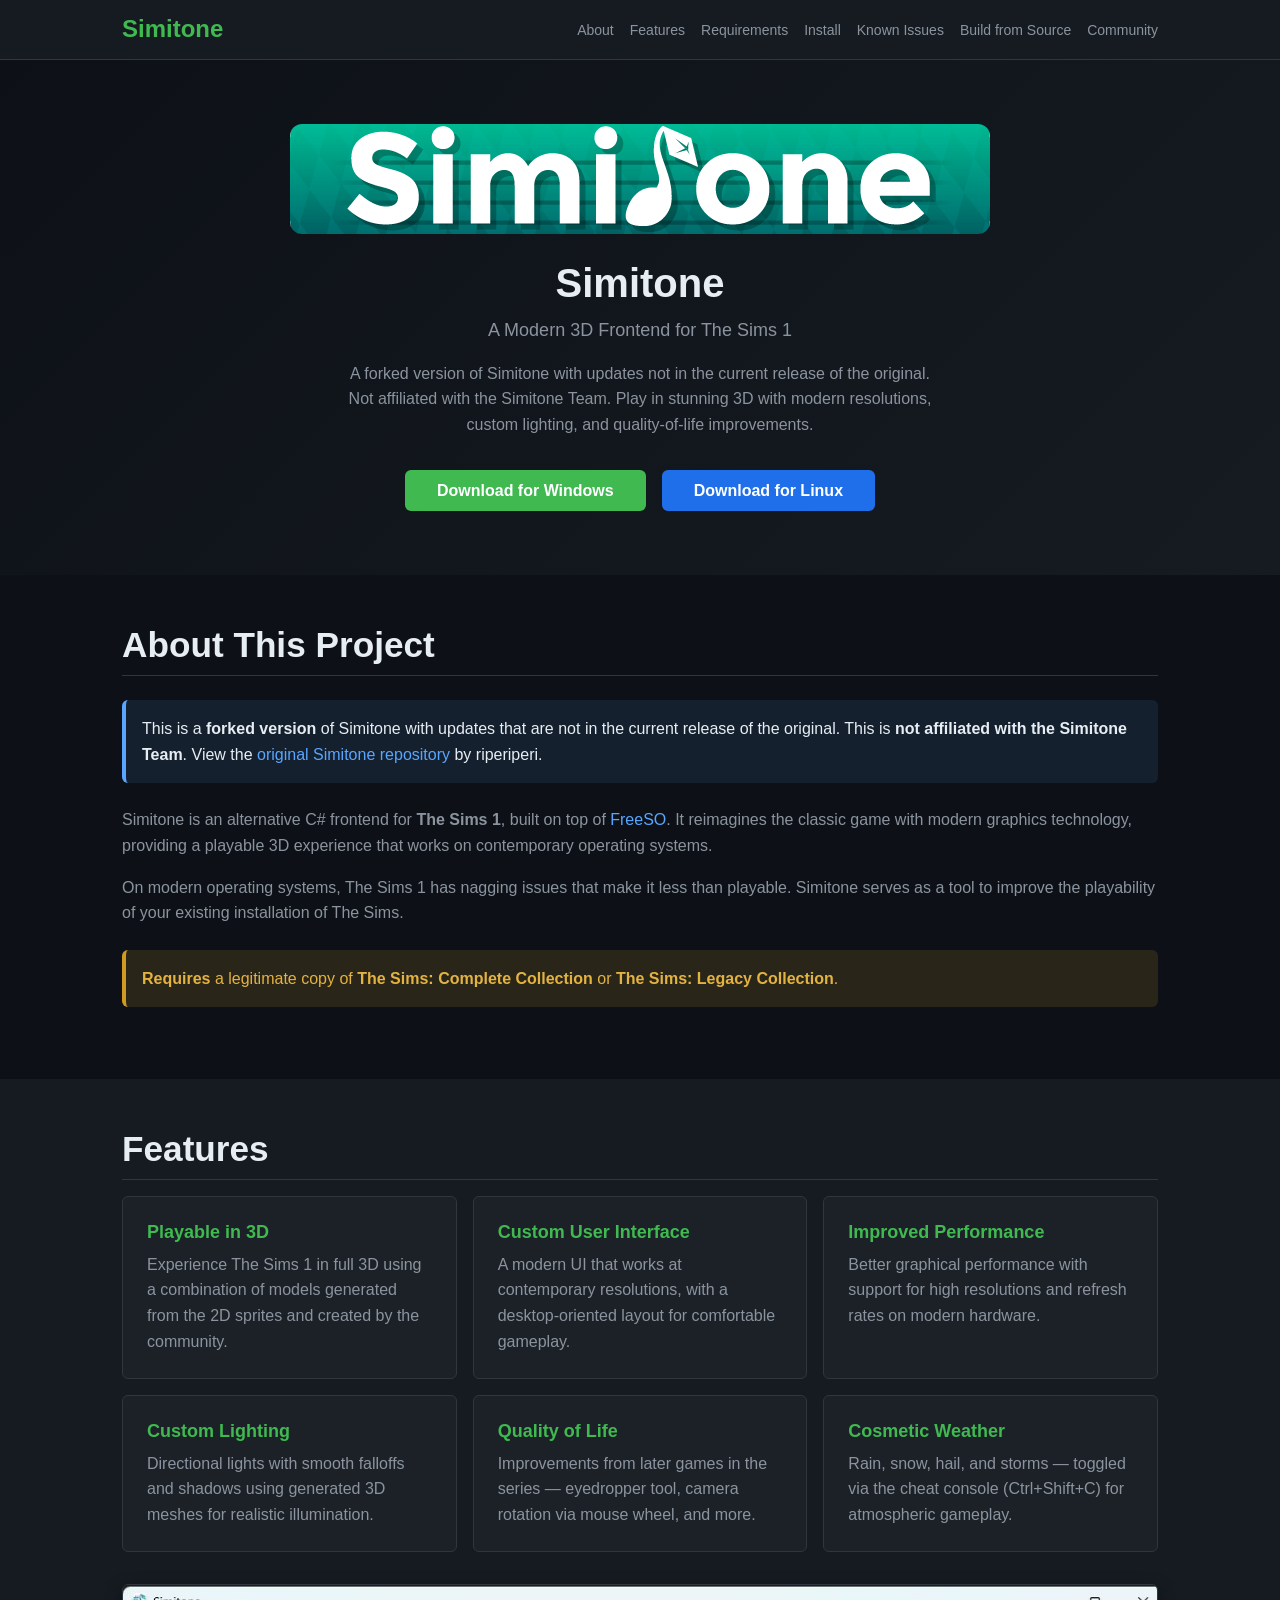
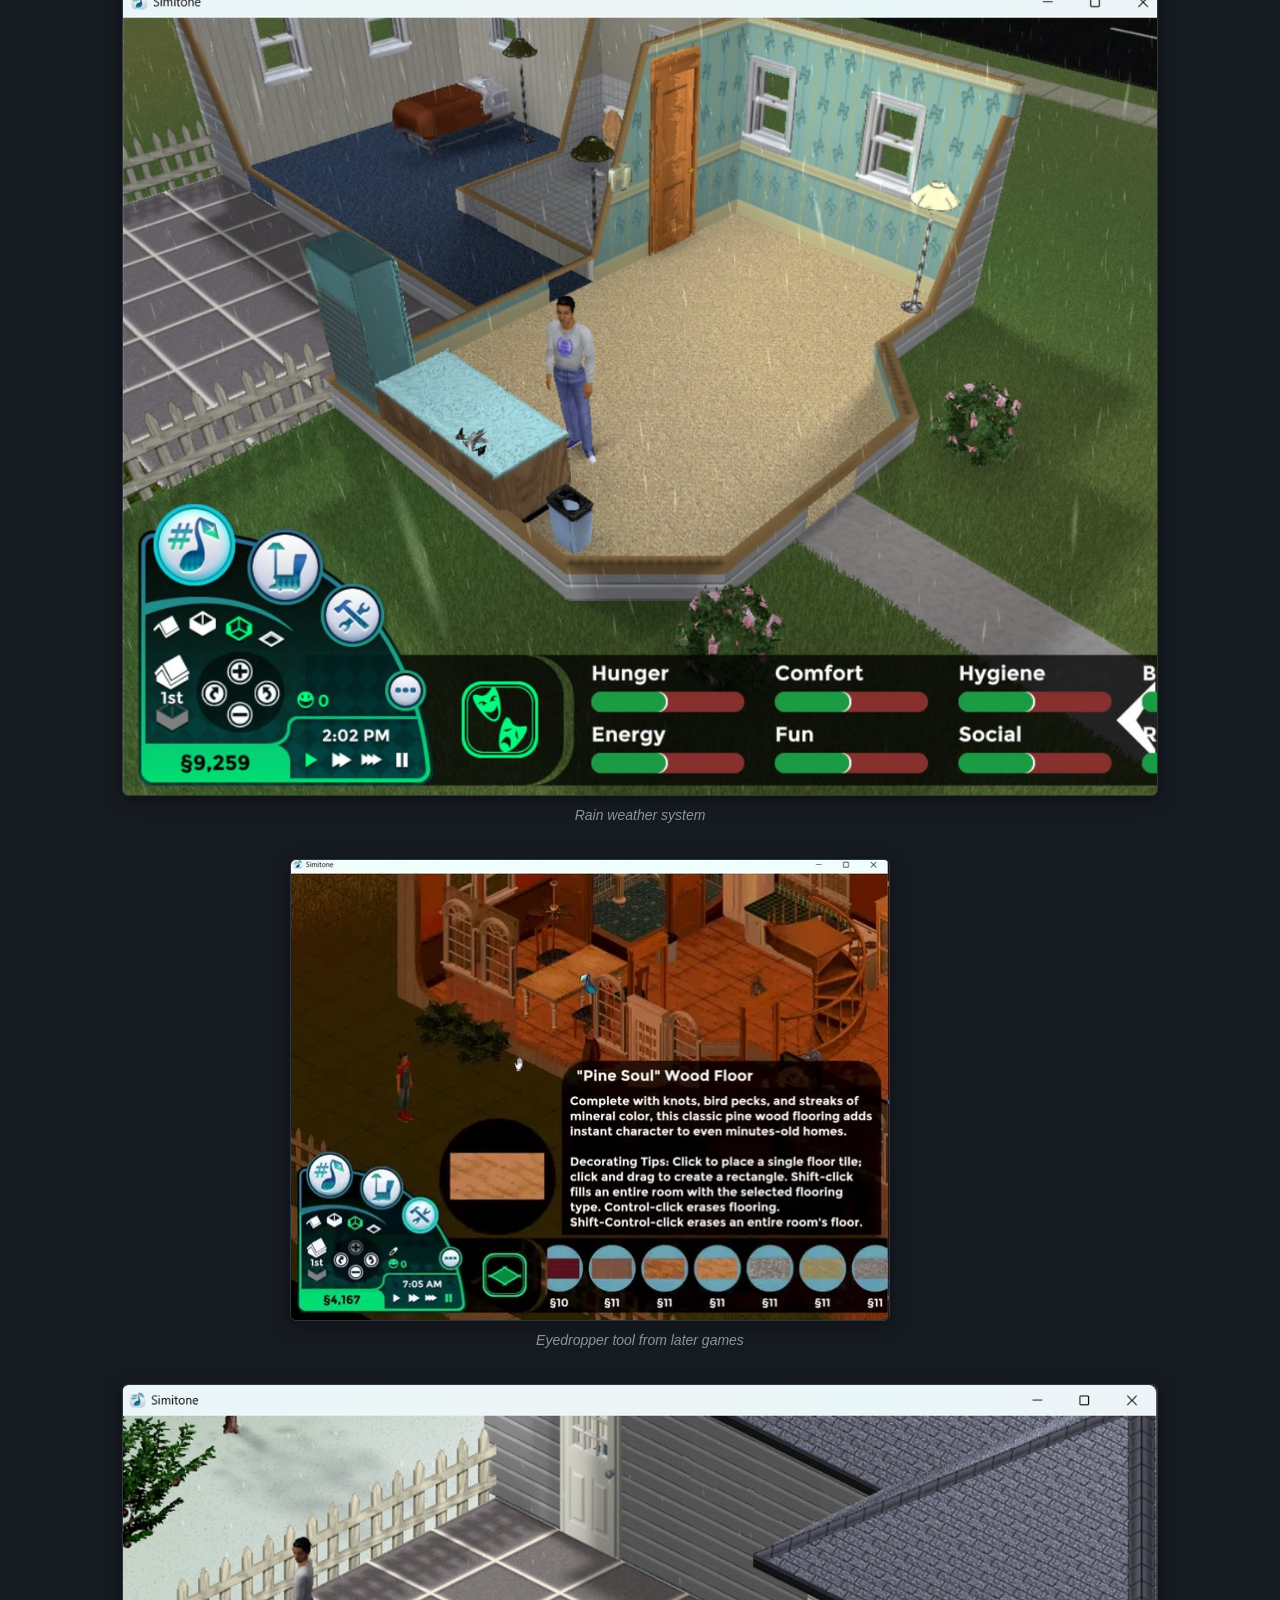
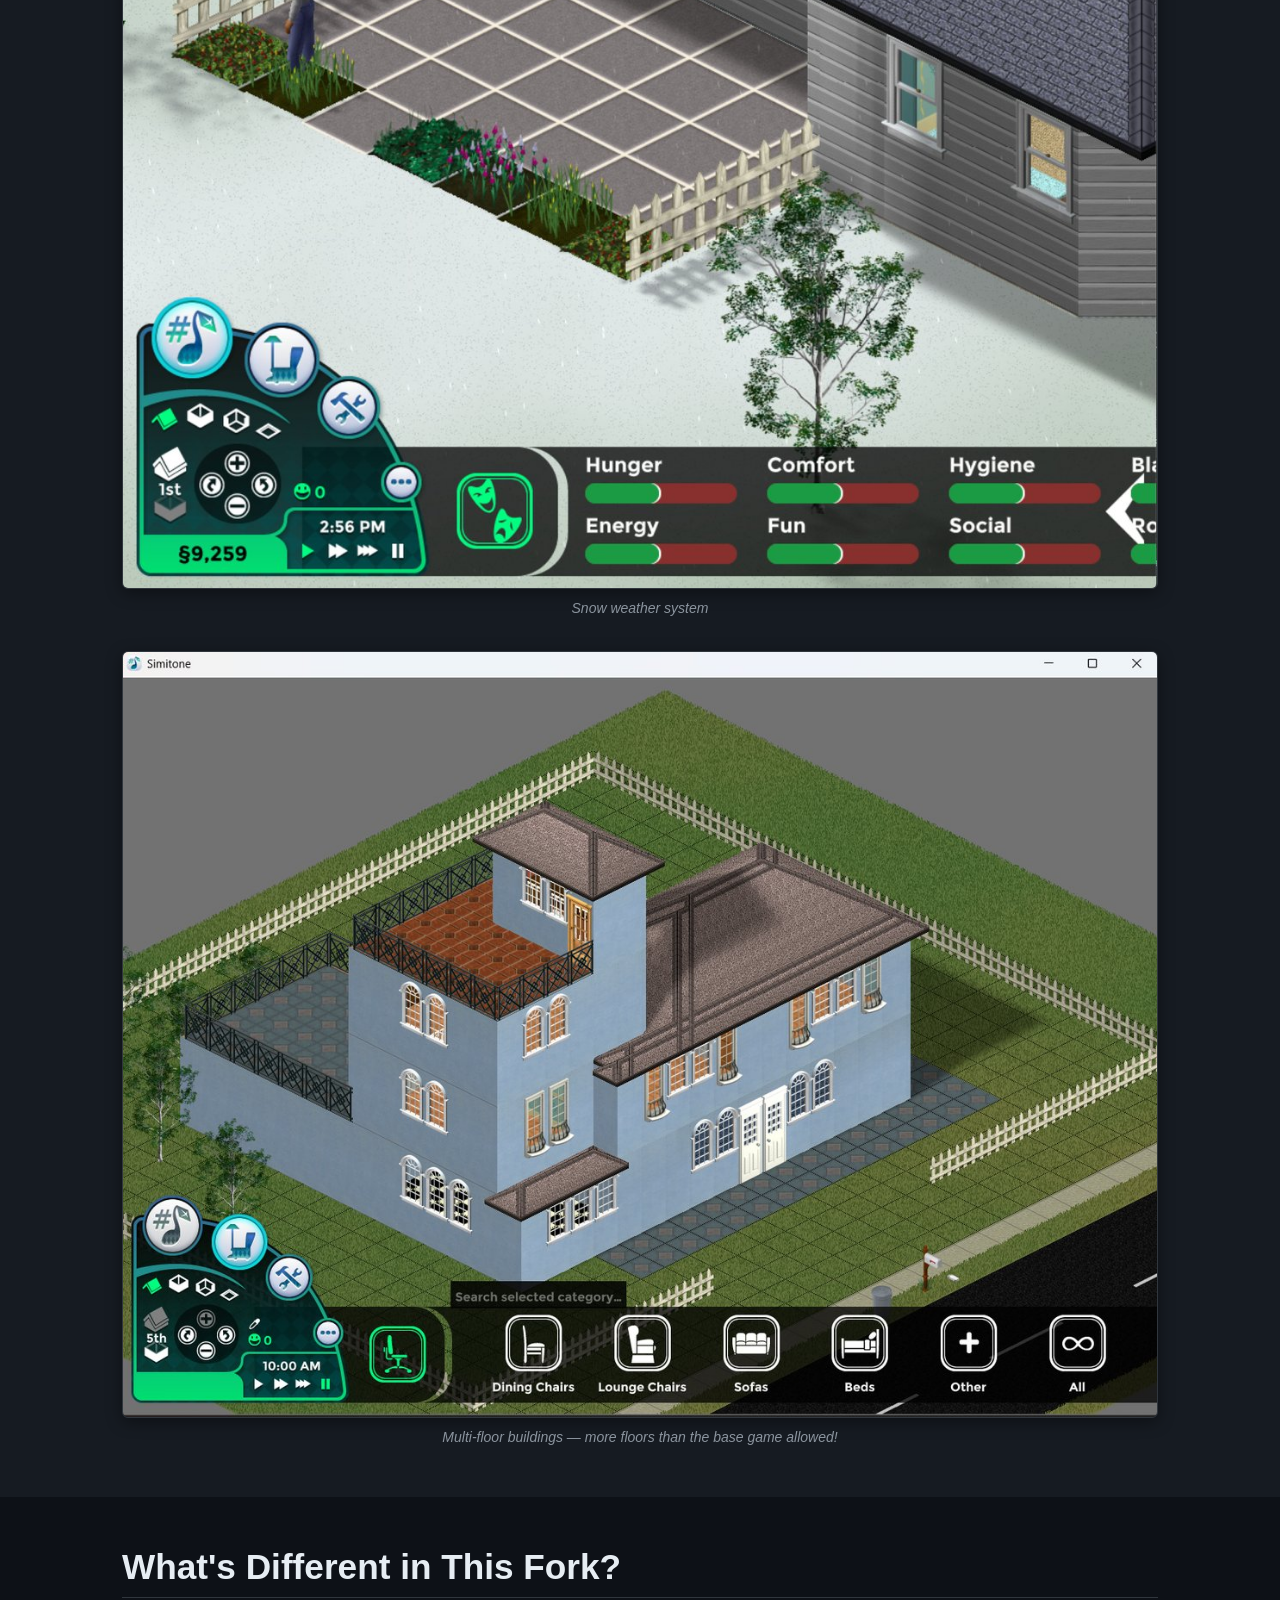
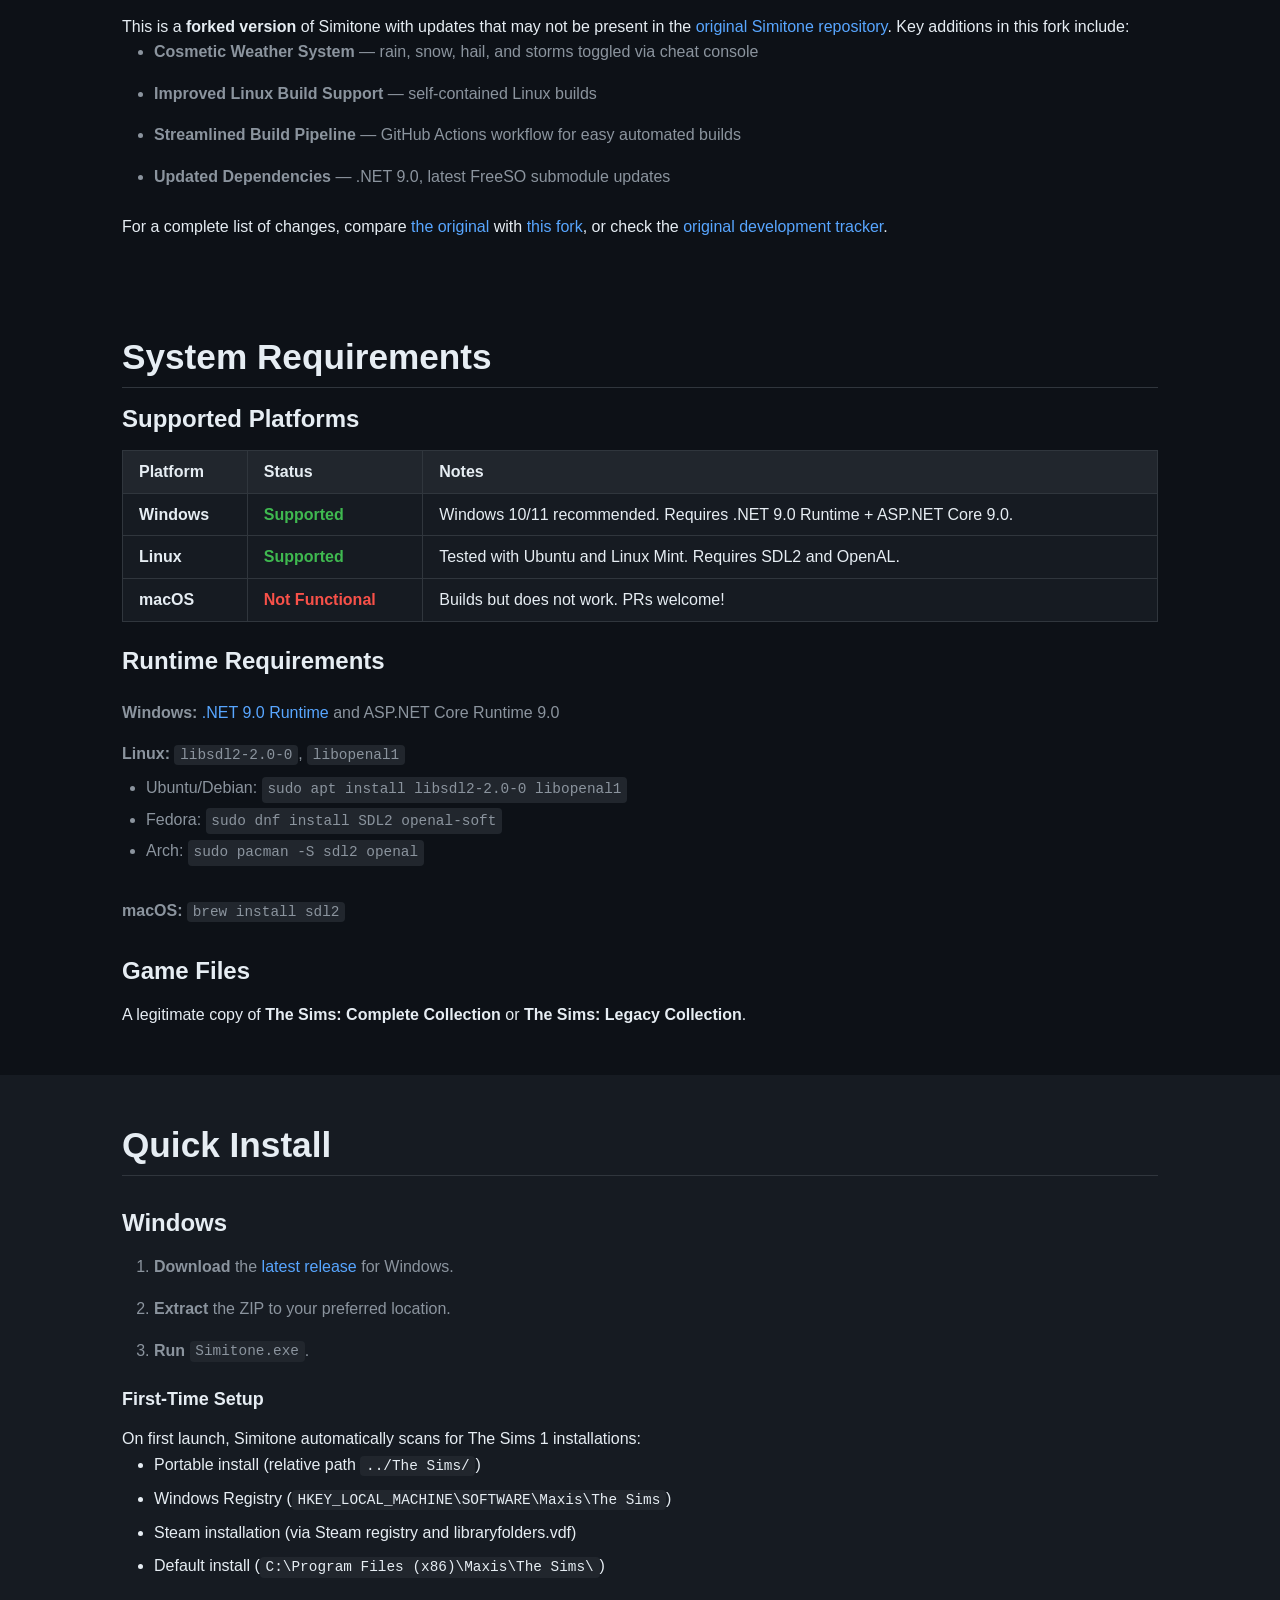
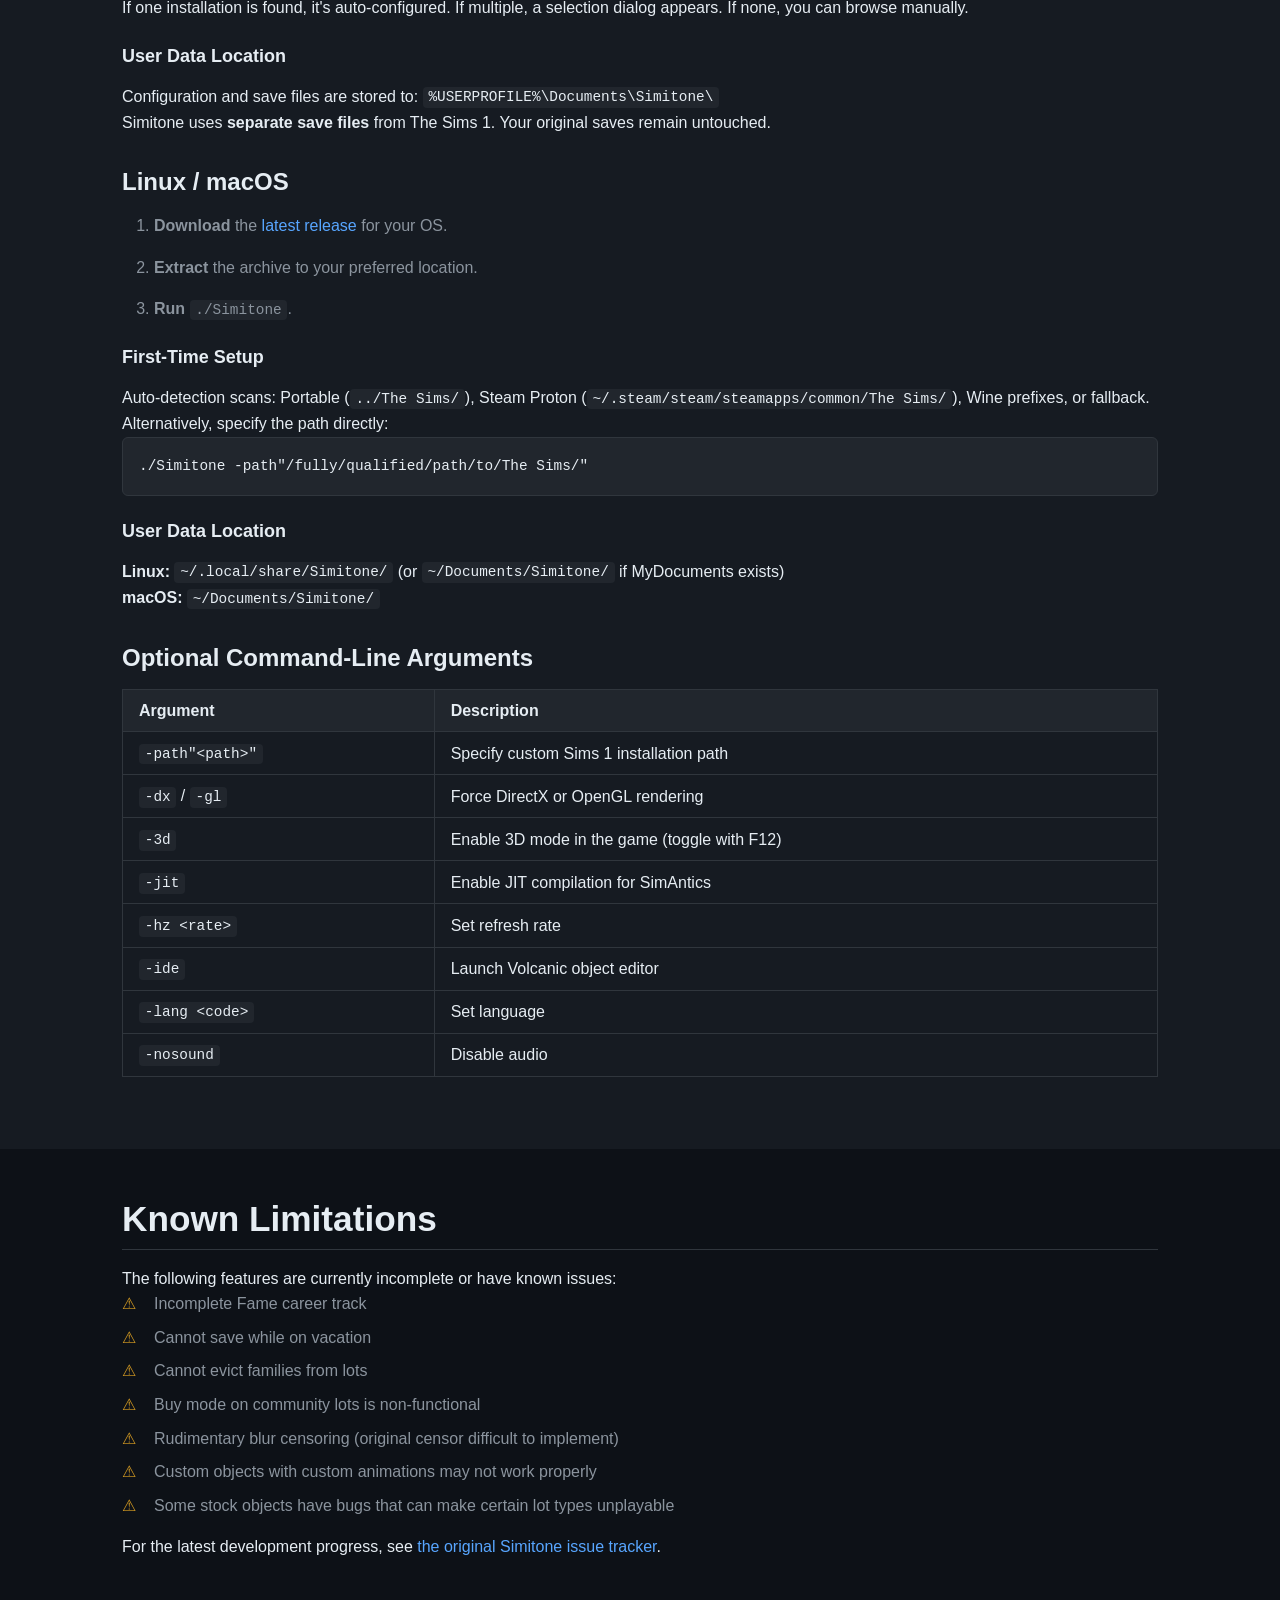
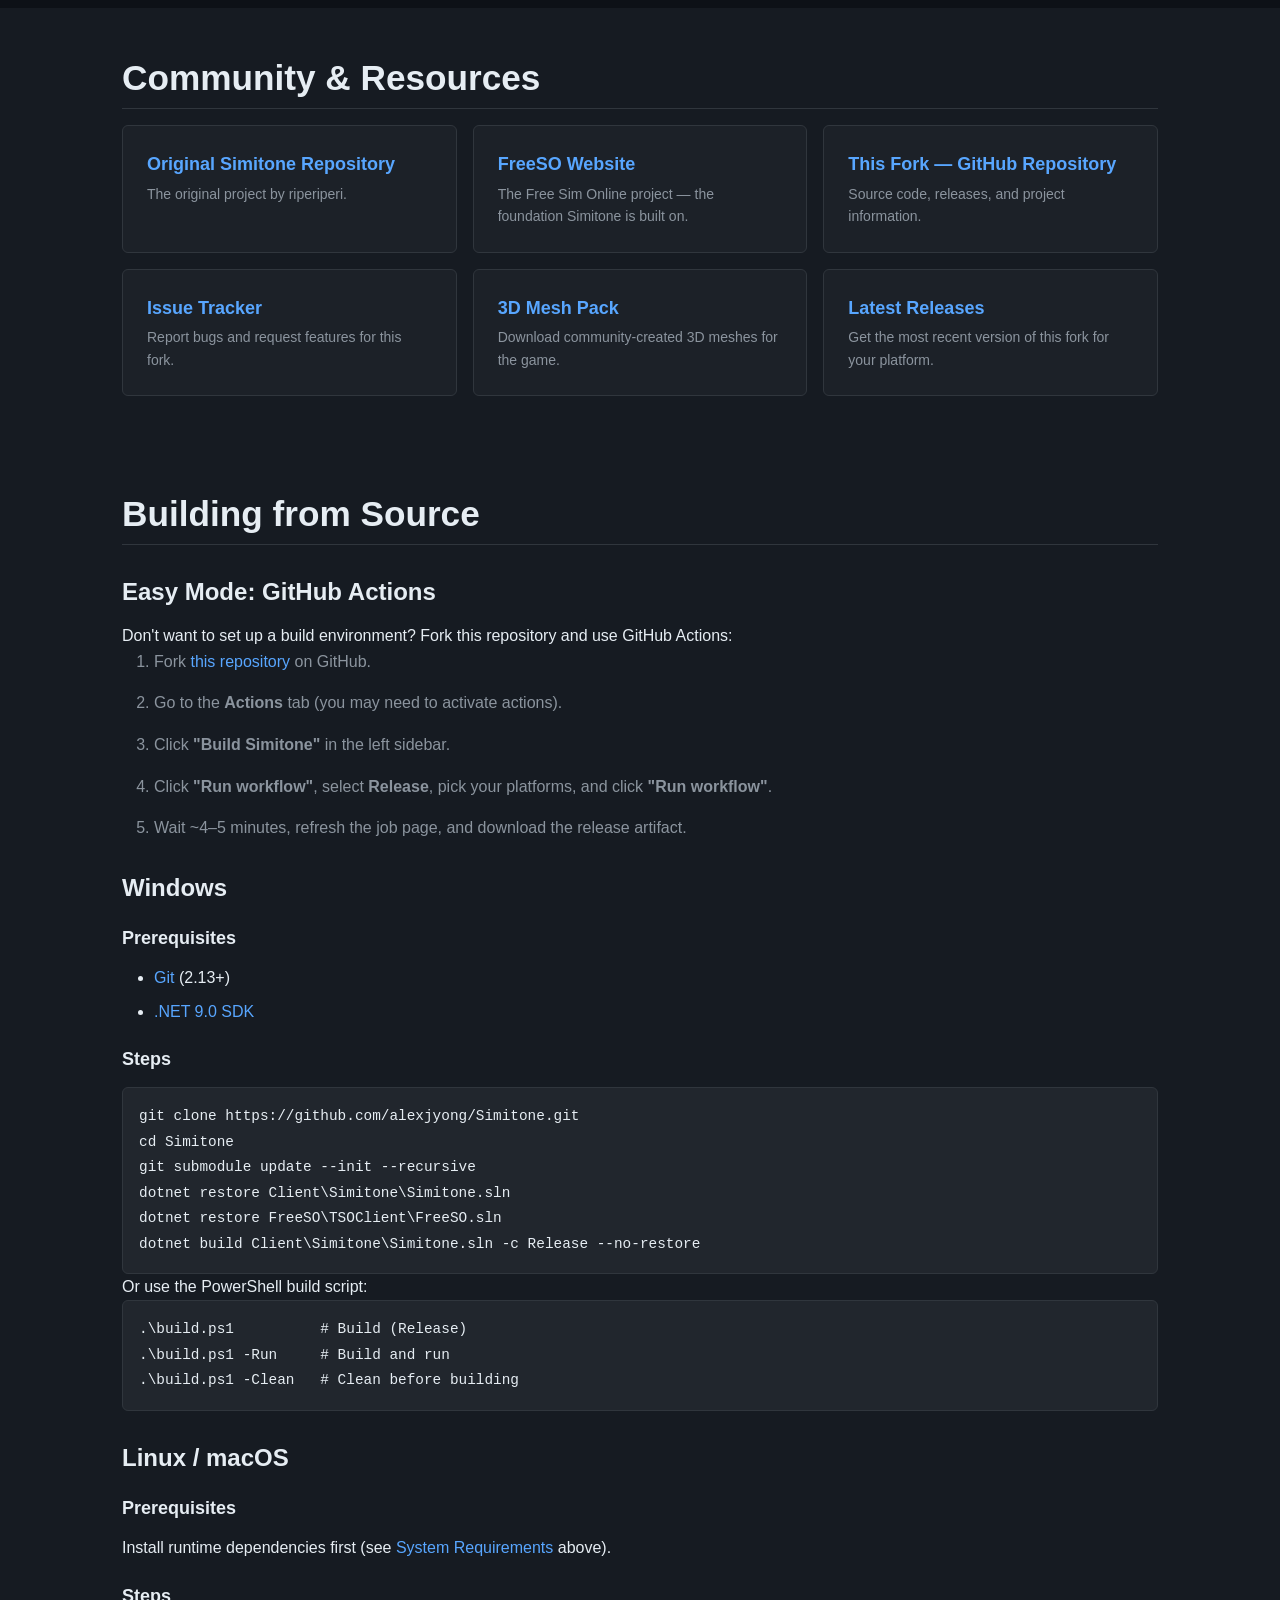
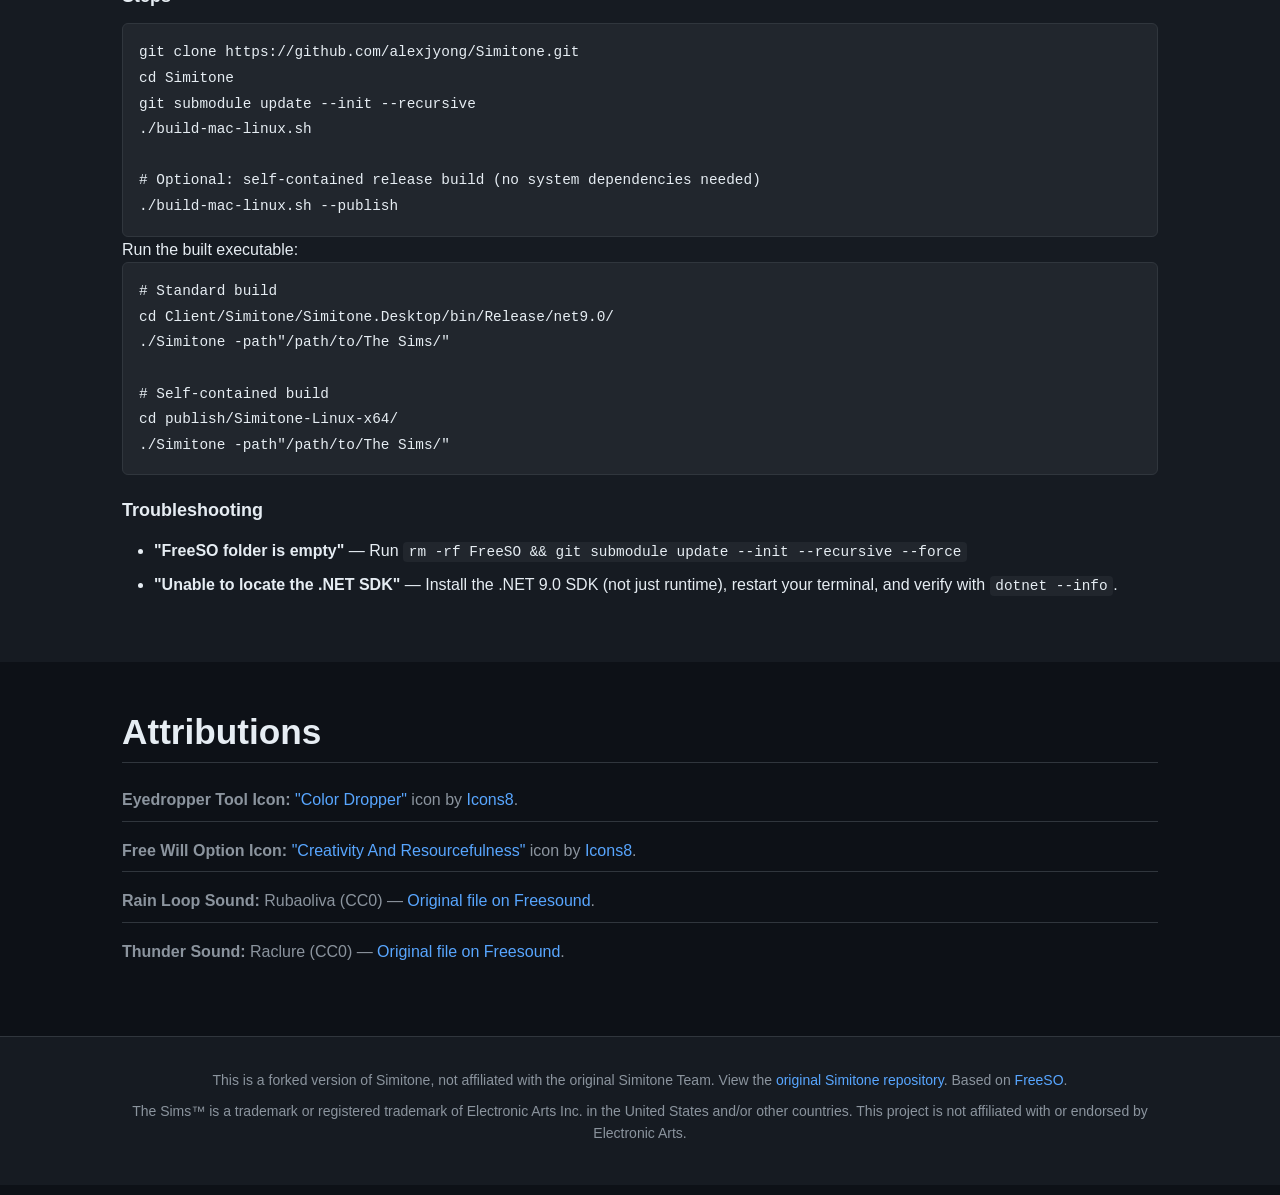
==== website/index.html @ 72cc3b2e "renaming directory" ====
<!DOCTYPE html>
<html lang="en">
<head>
    <meta charset="UTF-8">
    <meta name="viewport" content="width=device-width, initial-scale=1.0">
    <title>Simitone — A Modern 3D Frontend for The Sims 1</title>
    <meta name="description" content="A forked version of Simitone — a modern 3D frontend for The Sims 1. Not affiliated with the original Simitone Team. Play in 3D with modern resolutions, custom lighting, and quality-of-life improvements.">
    <meta name="author" content="alexjyong">
    <meta property="og:title" content="Simitone (Fork) — A Modern 3D Frontend for The Sims 1">
    <meta property="og:description" content="A forked version of Simitone with updates not in the original. Not affiliated with the Simitone Team. Play The Sims 1 in 3D with modern resolutions and custom lighting.">
    <meta property="og:type" content="website">
    <meta property="og:image" content="assets/images/screenshot-3d-mode.jpg">
    <meta property="og:image:alt" content="The Sims 1 rendered in 3D with custom lighting via Simitone">
    <meta name="twitter:card" content="summary_large_image">
    <meta name="twitter:image" content="assets/images/screenshot-3d-mode.jpg">
    <link rel="stylesheet" href="css/style.css">
    <!-- Favicon placeholder — replace with actual favicon -->
    <link rel="icon" href="assets/images/favicon.ico" type="image/x-icon">
</head>
<body>
    <!-- ==================== NAVIGATION ==================== -->
    <nav class="navbar" role="navigation" aria-label="Main navigation">
        <div class="container nav-container">
            <a href="#hero" class="nav-brand">Simitone</a>
            <button class="nav-toggle" aria-label="Toggle navigation menu" aria-expanded="false">
                <span class="nav-toggle-bar"></span>
                <span class="nav-toggle-bar"></span>
                <span class="nav-toggle-bar"></span>
            </button>
            <ul class="nav-links">
                <li><a href="#about">About</a></li>
                <li><a href="#features">Features</a></li>
                <li><a href="#requirements">Requirements</a></li>
                <li><a href="#install">Install</a></li>
                <li><a href="#limitations">Known Issues</a></li>
                <li><a href="#building">Build from Source</a></li>
                <li><a href="#community">Community</a></li>
            </ul>
        </div>
    </nav>

    <main>
        <!-- ==================== HERO SECTION ==================== -->
        <section id="hero" class="hero-section">
            <div class="container hero-container">
                <div class="hero-content">
                    <img src="assets/images/logo.png" alt="Simitone logo" class="hero-logo">
                    <h1>Simitone</h1>
                    <p class="hero-tagline">A Modern 3D Frontend for The Sims 1</p>
                    <p class="hero-description">
                        A forked version of Simitone with updates not in the current release of the original.
                        Not affiliated with the Simitone Team. Play in stunning 3D with modern resolutions,
                        custom lighting, and quality-of-life improvements.
                    </p>
                    <div class="hero-buttons">
                        <a href="https://github.com/alexjyong/Simitone/releases/latest/" class="btn btn-primary" target="_blank" rel="noopener">
                            Download for Windows
                        </a>
                        <a href="https://github.com/alexjyong/Simitone/releases/latest/" class="btn btn-secondary" target="_blank" rel="noopener">
                            Download for Linux
                        </a>
                    </div>
                </div>
            </div>
        </section>

        <!-- ==================== ABOUT SECTION ==================== -->
        <section id="about" class="about-section">
            <div class="container">
                <h2>About This Project</h2>
                <div class="notice notice-info">
                    This is a <strong>forked version</strong> of Simitone with updates that are not in the
                    current release of the original. This is <strong>not affiliated with the Simitone Team</strong>.
                    View the <a href="https://github.com/riperiperi/Simitone" target="_blank" rel="noopener">original Simitone repository</a> by riperiperi.
                </div>
                <p>
                    Simitone is an alternative C# frontend for <strong>The Sims 1</strong>, built on top of
                    <a href="http://freeso.org" target="_blank" rel="noopener">FreeSO</a>.
                    It reimagines the classic game with modern graphics technology, providing a playable
                    3D experience that works on contemporary operating systems.
                </p>
                <p>
                    On modern operating systems, The Sims 1 has nagging issues that make it less than
                    playable. Simitone serves as a tool to improve the playability of your existing
                    installation of The Sims.
                </p>
                <div class="notice notice-warning">
                    <strong>Requires</strong> a legitimate copy of <strong>The Sims: Complete Collection</strong>
                    or <strong>The Sims: Legacy Collection</strong>.
                </div>
            </div>
        </section>

        <!-- ==================== FEATURES SECTION ==================== -->
        <section id="features" class="features-section">
            <div class="container">
                <h2>Features</h2>
                <div class="features-grid">
                    <div class="feature-card">
                        <h3>Playable in 3D</h3>
                        <p>Experience The Sims 1 in full 3D using a combination of models generated from the 2D sprites and created by the community.</p>
                    </div>
                    <div class="feature-card">
                        <h3>Custom User Interface</h3>
                        <p>A modern UI that works at contemporary resolutions, with a desktop-oriented layout for comfortable gameplay.</p>
                    </div>
                    <div class="feature-card">
                        <h3>Improved Performance</h3>
                        <p>Better graphical performance with support for high resolutions and refresh rates on modern hardware.</p>
                    </div>
                    <div class="feature-card">
                        <h3>Custom Lighting</h3>
                        <p>Directional lights with smooth falloffs and shadows using generated 3D meshes for realistic illumination.</p>
                    </div>
                    <div class="feature-card">
                        <h3>Quality of Life</h3>
                        <p>Improvements from later games in the series — eyedropper tool, camera rotation via mouse wheel, and more.</p>
                    </div>
                    <div class="feature-card">
                        <h3>Cosmetic Weather</h3>
                        <p>Rain, snow, hail, and storms — toggled via the cheat console (Ctrl+Shift+C) for atmospheric gameplay.</p>
                    </div>
                </div>
                <figure class="feature-screenshot">
                    <img src="assets/images/rain.jpg" alt="Rain weather system in The Sims 1" loading="lazy" width="1200" height="940">
                    <figcaption>Rain weather system</figcaption>
                </figure>
                <figure class="feature-screenshot feature-screenshot--wide">
                    <img src="assets/images/screenshot-eyedropper.webp" alt="Eyedropper tool in action" loading="lazy" width="600" height="462">
                    <figcaption>Eyedropper tool from later games</figcaption>
                </figure>
                <figure class="feature-screenshot">
                    <img src="assets/images/winter.jpg" alt="Snow weather system in The Sims 1" loading="lazy" width="1200" height="932">
                    <figcaption>Snow weather system</figcaption>
                </figure>
                <figure class="feature-screenshot">
                    <img src="assets/images/screenshot-multi-floor.jpg" alt="Multiple floor buildings in Simitone" loading="lazy" width="1200" height="888">
                    <figcaption>Multi-floor buildings — more floors than the base game allowed!</figcaption>
                </figure>
            </div>
        </section>

        <!-- ==================== WHAT'S DIFFERENT SECTION ==================== -->
        <section id="whats-different" class="whats-different-section">
            <div class="container">
                <h2>What's Different in This Fork?</h2>
                <p>
                    This is a <strong>forked version</strong> of Simitone with updates that may not be present in the
                    <a href="https://github.com/riperiperi/Simitone" target="_blank" rel="noopener">original Simitone repository</a>.
                    Key additions in this fork include:
                </p>
                <ul class="fork-features">
                    <li><strong>Cosmetic Weather System</strong> — rain, snow, hail, and storms toggled via cheat console</li>
                    <li><strong>Improved Linux Build Support</strong> — self-contained Linux builds</li>
                    <li><strong>Streamlined Build Pipeline</strong> — GitHub Actions workflow for easy automated builds</li>
                    <li><strong>Updated Dependencies</strong> — .NET 9.0, latest FreeSO submodule updates</li>
                </ul>
                <p>
                    For a complete list of changes, compare
                    <a href="https://github.com/riperiperi/Simitone" target="_blank" rel="noopener">the original</a>
                    with <a href="https://github.com/alexjyong/Simitone" target="_blank" rel="noopener">this fork</a>,
                    or check the <a href="https://github.com/riperiperi/Simitone/issues/8" target="_blank" rel="noopener">original development tracker</a>.
                </p>
            </div>
        </section>

        <!-- ==================== REQUIREMENTS SECTION ==================== -->
        <section id="requirements" class="requirements-section">
            <div class="container">
                <h2>System Requirements</h2>

                <h3>Supported Platforms</h3>
                <table class="platform-table">
                    <thead>
                        <tr>
                            <th>Platform</th>
                            <th>Status</th>
                            <th>Notes</th>
                        </tr>
                    </thead>
                    <tbody>
                        <tr>
                            <td><strong>Windows</strong></td>
                            <td><span class="status-supported">Supported</span></td>
                            <td>Windows 10/11 recommended. Requires .NET 9.0 Runtime + ASP.NET Core 9.0.</td>
                        </tr>
                        <tr>
                            <td><strong>Linux</strong></td>
                            <td><span class="status-supported">Supported</span></td>
                            <td>Tested with Ubuntu and Linux Mint. Requires SDL2 and OpenAL.</td>
                        </tr>
                        <tr>
                            <td><strong>macOS</strong></td>
                            <td><span class="status-not-functional">Not Functional</span></td>
                            <td>Builds but does not work. PRs welcome!</td>
                        </tr>
                    </tbody>
                </table>

                <h3>Runtime Requirements</h3>
                <div class="runtime-list">
                    <div class="runtime-item"><strong>Windows:</strong> <a href="https://dotnet.microsoft.com/en-us/download/dotnet/9.0" target="_blank" rel="noopener">.NET 9.0 Runtime</a> and ASP.NET Core Runtime 9.0</div>
                    <div class="runtime-item"><strong>Linux:</strong>
                        <code>libsdl2-2.0-0</code>, <code>libopenal1</code>
                        <ul class="install-cmds">
                            <li>Ubuntu/Debian: <code>sudo apt install libsdl2-2.0-0 libopenal1</code></li>
                            <li>Fedora: <code>sudo dnf install SDL2 openal-soft</code></li>
                            <li>Arch: <code>sudo pacman -S sdl2 openal</code></li>
                        </ul>
                    </div>
                    <div class="runtime-item"><strong>macOS:</strong> <code>brew install sdl2</code></div>
                </div>

                <h3>Game Files</h3>
                <p>A legitimate copy of <strong>The Sims: Complete Collection</strong> or <strong>The Sims: Legacy Collection</strong>.</p>
            </div>
        </section>

        <!-- ==================== INSTALL SECTION ==================== -->
        <section id="install" class="install-section">
            <div class="container">
                <h2>Quick Install</h2>

                <!-- Windows Install -->
                <h3 id="install-windows">Windows</h3>
                <ol class="install-steps">
                    <li><strong>Download</strong> the <a href="https://github.com/alexjyong/Simitone/releases/latest/" target="_blank" rel="noopener">latest release</a> for Windows.</li>
                    <li><strong>Extract</strong> the ZIP to your preferred location.</li>
                    <li><strong>Run</strong> <code>Simitone.exe</code>.</li>
                </ol>

                <h4>First-Time Setup</h4>
                <p>On first launch, Simitone automatically scans for The Sims 1 installations:</p>
                <ul>
                    <li>Portable install (relative path <code>../The Sims/</code>)</li>
                    <li>Windows Registry (<code>HKEY_LOCAL_MACHINE\SOFTWARE\Maxis\The Sims</code>)</li>
                    <li>Steam installation (via Steam registry and libraryfolders.vdf)</li>
                    <li>Default install (<code>C:\Program Files (x86)\Maxis\The Sims\</code>)</li>
                </ul>
                <p>If one installation is found, it's auto-configured. If multiple, a selection dialog appears. If none, you can browse manually.</p>

                <h4>User Data Location</h4>
                <p>Configuration and save files are stored to: <code>%USERPROFILE%\Documents\Simitone\</code></p>
                <p>Simitone uses <strong>separate save files</strong> from The Sims 1. Your original saves remain untouched.</p>

                <!-- Linux Install -->
                <h3 id="install-linux">Linux / macOS</h3>
                <ol class="install-steps">
                    <li><strong>Download</strong> the <a href="https://github.com/alexjyong/Simitone/releases/latest/" target="_blank" rel="noopener">latest release</a> for your OS.</li>
                    <li><strong>Extract</strong> the archive to your preferred location.</li>
                    <li><strong>Run</strong> <code>./Simitone</code>.</li>
                </ol>

                <h4>First-Time Setup</h4>
                <p>Auto-detection scans: Portable (<code>../The Sims/</code>), Steam Proton (<code>~/.steam/steam/steamapps/common/The Sims/</code>), Wine prefixes, or fallback.</p>
                <p>Alternatively, specify the path directly:</p>
                <pre><code>./Simitone -path"/fully/qualified/path/to/The Sims/"</code></pre>

                <h4>User Data Location</h4>
                <p><strong>Linux:</strong> <code>~/.local/share/Simitone/</code> (or <code>~/Documents/Simitone/</code> if MyDocuments exists)</p>
                <p><strong>macOS:</strong> <code>~/Documents/Simitone/</code></p>

                <!-- Command Line Arguments -->
                <h3>Optional Command-Line Arguments</h3>
                <table class="cli-table">
                    <thead>
                        <tr>
                            <th>Argument</th>
                            <th>Description</th>
                        </tr>
                    </thead>
                    <tbody>
                        <tr><td><code>-path"&lt;path&gt;"</code></td><td>Specify custom Sims 1 installation path</td></tr>
                        <tr><td><code>-dx</code> / <code>-gl</code></td><td>Force DirectX or OpenGL rendering</td></tr>
                        <tr><td><code>-3d</code></td><td>Enable 3D mode in the game (toggle with F12)</td></tr>
                        <tr><td><code>-jit</code></td><td>Enable JIT compilation for SimAntics</td></tr>
                        <tr><td><code>-hz &lt;rate&gt;</code></td><td>Set refresh rate</td></tr>
                        <tr><td><code>-ide</code></td><td>Launch Volcanic object editor</td></tr>
                        <tr><td><code>-lang &lt;code&gt;</code></td><td>Set language</td></tr>
                        <tr><td><code>-nosound</code></td><td>Disable audio</td></tr>
                    </tbody>
                </table>
            </div>
        </section>

        <!-- ==================== KNOWN LIMITATIONS SECTION ==================== -->
        <section id="limitations" class="limitations-section">
            <div class="container">
                <h2>Known Limitations</h2>
                <p>The following features are currently incomplete or have known issues:</p>
                <ul class="limitations-list">
                    <li>Incomplete Fame career track</li>
                    <li>Cannot save while on vacation</li>
                    <li>Cannot evict families from lots</li>
                    <li>Buy mode on community lots is non-functional</li>
                    <li>Rudimentary blur censoring (original censor difficult to implement)</li>
                    <li>Custom objects with custom animations may not work properly</li>
                    <li>Some stock objects have bugs that can make certain lot types unplayable</li>
                </ul>
                <p>For the latest development progress, see <a href="https://github.com/riperiperi/Simitone/issues/8" target="_blank" rel="noopener">the original Simitone issue tracker</a>.</p>
            </div>
        </section>

        <!-- ==================== COMMUNITY & RESOURCES SECTION ==================== -->
        <section id="community" class="community-section">
            <div class="container">
                <h2>Community & Resources</h2>
                <div class="community-links">
                    <a href="https://github.com/riperiperi/Simitone" target="_blank" rel="noopener" class="community-link">
                        <span class="community-link-title">Original Simitone Repository</span>
                        <span class="community-link-desc">The original project by riperiperi.</span>
                    </a>
                    <a href="http://freeso.org" target="_blank" rel="noopener" class="community-link">
                        <span class="community-link-title">FreeSO Website</span>
                        <span class="community-link-desc">The Free Sim Online project — the foundation Simitone is built on.</span>
                    </a>
                    <a href="https://github.com/alexjyong/Simitone" target="_blank" rel="noopener" class="community-link">
                        <span class="community-link-title">This Fork — GitHub Repository</span>
                        <span class="community-link-desc">Source code, releases, and project information.</span>
                    </a>
                    <a href="https://github.com/alexjyong/Simitone/issues" target="_blank" rel="noopener" class="community-link">
                        <span class="community-link-title">Issue Tracker</span>
                        <span class="community-link-desc">Report bugs and request features for this fork.</span>
                    </a>
                    <a href="http://forum.freeso.org/forums/3d-remeshing.40/" target="_blank" rel="noopener" class="community-link">
                        <span class="community-link-title">3D Mesh Pack</span>
                        <span class="community-link-desc">Download community-created 3D meshes for the game.</span>
                    </a>
                    <a href="https://github.com/alexjyong/Simitone/releases/latest/" target="_blank" rel="noopener" class="community-link">
                        <span class="community-link-title">Latest Releases</span>
                        <span class="community-link-desc">Get the most recent version of this fork for your platform.</span>
                    </a>
                </div>
            </div>
        </section>

        <!-- ==================== BUILDING FROM SOURCE SECTION ==================== -->
        <section id="building" class="building-section">
            <div class="container">
                <h2>Building from Source</h2>

                <h3>Easy Mode: GitHub Actions</h3>
                <p>Don't want to set up a build environment? Fork this repository and use GitHub Actions:</p>
                <ol class="install-steps">
                    <li>Fork <a href="https://github.com/alexjyong/Simitone" target="_blank" rel="noopener">this repository</a> on GitHub.</li>
                    <li>Go to the <strong>Actions</strong> tab (you may need to activate actions).</li>
                    <li>Click <strong>"Build Simitone"</strong> in the left sidebar.</li>
                    <li>Click <strong>"Run workflow"</strong>, select <strong>Release</strong>, pick your platforms, and click <strong>"Run workflow"</strong>.</li>
                    <li>Wait ~4–5 minutes, refresh the job page, and download the release artifact.</li>
                </ol>

                <h3 id="building-windows">Windows</h3>
                <h4>Prerequisites</h4>
                <ul>
                    <li><a href="https://git-scm.com/downloads" target="_blank" rel="noopener">Git</a> (2.13+)</li>
                    <li><a href="https://dotnet.microsoft.com/en-us/download/dotnet/9.0" target="_blank" rel="noopener">.NET 9.0 SDK</a></li>
                </ul>

                <h4>Steps</h4>
                <pre><code>git clone https://github.com/alexjyong/Simitone.git
cd Simitone
git submodule update --init --recursive
dotnet restore Client\Simitone\Simitone.sln
dotnet restore FreeSO\TSOClient\FreeSO.sln
dotnet build Client\Simitone\Simitone.sln -c Release --no-restore</code></pre>

                <p>Or use the PowerShell build script:</p>
                <pre><code>.\build.ps1          # Build (Release)
.\build.ps1 -Run     # Build and run
.\build.ps1 -Clean   # Clean before building</code></pre>

                <h3 id="building-linux">Linux / macOS</h3>
                <h4>Prerequisites</h4>
                <p>Install runtime dependencies first (see <a href="#requirements">System Requirements</a> above).</p>

                <h4>Steps</h4>
                <pre><code>git clone https://github.com/alexjyong/Simitone.git
cd Simitone
git submodule update --init --recursive
./build-mac-linux.sh

# Optional: self-contained release build (no system dependencies needed)
./build-mac-linux.sh --publish</code></pre>

                <p>Run the built executable:</p>
                <pre><code># Standard build
cd Client/Simitone/Simitone.Desktop/bin/Release/net9.0/
./Simitone -path"/path/to/The Sims/"

# Self-contained build
cd publish/Simitone-Linux-x64/
./Simitone -path"/path/to/The Sims/"</code></pre>

                <h4>Troubleshooting</h4>
                <ul>
                    <li><strong>"FreeSO folder is empty"</strong> — Run <code>rm -rf FreeSO &amp;&amp; git submodule update --init --recursive --force</code></li>
                    <li><strong>"Unable to locate the .NET SDK"</strong> — Install the .NET 9.0 SDK (not just runtime), restart your terminal, and verify with <code>dotnet --info</code>.</li>
                </ul>
            </div>
        </section>
        <section id="attributions" class="attributions-section">
            <div class="container">
                <h2>Attributions</h2>
                <ul class="attribution-list">
                    <li>
                        <strong>Eyedropper Tool Icon:</strong>
                        <a href="https://icons8.com/icon/78728/color-dropper" target="_blank" rel="noopener">"Color Dropper"</a> icon by <a href="https://icons8.com" target="_blank" rel="noopener">Icons8</a>.
                    </li>
                    <li>
                        <strong>Free Will Option Icon:</strong>
                        <a href="https://icons8.com/icon/13KBHI5xdOT3/creativity-and-resourcefulness" target="_blank" rel="noopener">"Creativity And Resourcefulness"</a> icon by <a href="https://icons8.com" target="_blank" rel="noopener">Icons8</a>.
                    </li>
                    <li>
                        <strong>Rain Loop Sound:</strong> Rubaoliva (CC0) — <a href="https://freesound.org/s/624645/" target="_blank" rel="noopener">Original file on Freesound</a>.
                    </li>
                    <li>
                        <strong>Thunder Sound:</strong> Raclure (CC0) — <a href="https://freesound.org/s/458870/" target="_blank" rel="noopener">Original file on Freesound</a>.
                    </li>
                </ul>
            </div>
        </section>
    </main>

    <!-- ==================== FOOTER ==================== -->
    <footer class="site-footer">
        <div class="container">
            <p>
                This is a forked version of Simitone, not affiliated with the original Simitone Team.
                View the <a href="https://github.com/riperiperi/Simitone" target="_blank" rel="noopener">original Simitone repository</a>.
                Based on <a href="http://freeso.org" target="_blank" rel="noopener">FreeSO</a>.
            </p>
            <p>
                The Sims&trade; is a trademark or registered trademark of Electronic Arts Inc. in the United States and/or other countries.
                This project is not affiliated with or endorsed by Electronic Arts.
            </p>
        </div>
    </footer>

    <script src="js/main.js"></script>
</body>
</html>
---- website/css/style.css ----
/* ========================================
   Simitone Website — styles.css
   Dark theme, mobile-first responsive design
   ======================================== */

/* ---- CSS Custom Properties ---- */
:root {
    /* Colors */
    --color-bg-primary: #0d1117;
    --color-bg-secondary: #161b22;
    --color-bg-tertiary: #21262d;
    --color-bg-card: #1c2128;
    --color-text-primary: #e6edf3;
    --color-text-secondary: #8b949e;
    --color-text-link: #58a6ff;
    --color-text-link-hover: #79c0ff;
    --color-accent: #3fb950;
    --color-accent-hover: #4cc764;
    --color-accent-secondary: #1f6feb;
    --color-accent-secondary-hover: #388bfd;
    --color-warning-bg: rgba(210, 153, 34, 0.15);
    --color-warning-border: #d29922;
    --color-warning-text: #e3b341;
    --color-success: #3fb950;
    --color-danger: #f85149;
    --color-border: #30363d;
    --color-border-light: #484f58;

    /* Typography */
    --font-family-base: -apple-system, BlinkMacSystemFont, "Segoe UI", Helvetica, Arial, sans-serif;
    --font-family-mono: "SFMono-Regular", Consolas, "Liberation Mono", Menlo, monospace;
    --font-size-base: 1rem;
    --font-size-sm: 0.875rem;
    --font-size-lg: 1.125rem;
    --font-size-xl: 1.5rem;
    --font-size-2xl: 2rem;
    --font-size-3xl: 2.5rem;
    --line-height-base: 1.6;
    --line-height-tight: 1.25;

    /* Spacing */
    --space-xs: 0.25rem;
    --space-sm: 0.5rem;
    --space-md: 1rem;
    --space-lg: 1.5rem;
    --space-xl: 2rem;
    --space-2xl: 3rem;
    --space-3xl: 4rem;

    /* Layout */
    --container-max-width: 1100px;
    --border-radius-sm: 4px;
    --border-radius-md: 6px;
    --border-radius-lg: 12px;
    --transition-speed: 0.2s;
}

/* ---- Reset & Base ---- */
*,
*::before,
*::after {
    box-sizing: border-box;
    margin: 0;
    padding: 0;
}

html {
    scroll-behavior: smooth;
    scroll-padding-top: 70px; /* Offset for fixed navbar */
}

body {
    font-family: var(--font-family-base);
    font-size: var(--font-size-base);
    line-height: var(--line-height-base);
    color: var(--color-text-primary);
    background-color: var(--color-bg-primary);
    -webkit-font-smoothing: antialiased;
    -moz-osx-font-smoothing: grayscale;
}

img {
    max-width: 100%;
    height: auto;
    display: block;
}

a {
    color: var(--color-text-link);
    text-decoration: none;
    transition: color var(--transition-speed) ease;
}

a:hover {
    color: var(--color-text-link-hover);
    text-decoration: underline;
}

code {
    font-family: var(--font-family-mono);
    font-size: 0.9em;
    background: var(--color-bg-tertiary);
    padding: 0.15em 0.4em;
    border-radius: var(--border-radius-sm);
}

pre {
    background: var(--color-bg-tertiary);
    padding: var(--space-md);
    border-radius: var(--border-radius-md);
    overflow-x: auto;
    border: 1px solid var(--color-border);
}

pre code {
    background: none;
    padding: 0;
}

h1, h2, h3, h4, h5, h6 {
    line-height: var(--line-height-tight);
    margin-bottom: var(--space-md);
    color: var(--color-text-primary);
}

h1 { font-size: var(--font-size-3xl); }
h2 { font-size: var(--font-size-2xl); padding-bottom: var(--space-sm); border-bottom: 1px solid var(--color-border); }
h3 { font-size: var(--font-size-xl); }
h4 { font-size: var(--font-size-lg); }

ul, ol {
    padding-left: var(--space-xl);
    margin-bottom: var(--space-md);
}

li {
    margin-bottom: var(--space-sm);
}

/* ---- Container ---- */
.container {
    width: 100%;
    max-width: var(--container-max-width);
    margin: 0 auto;
    padding: 0 var(--space-md);
}

/* ---- Navigation ---- */
.navbar {
    position: fixed;
    top: 0;
    left: 0;
    right: 0;
    background: var(--color-bg-secondary);
    border-bottom: 1px solid var(--color-border);
    z-index: 1000;
    height: 60px;
    display: flex;
    align-items: center;
}

.nav-container {
    display: flex;
    align-items: center;
    justify-content: space-between;
    padding: 0 var(--space-md);
}

.nav-brand {
    font-size: var(--font-size-xl);
    font-weight: 700;
    color: var(--color-accent);
    text-decoration: none;
}

.nav-brand:hover {
    color: var(--color-accent-hover);
    text-decoration: none;
}

.nav-links {
    display: none;
    list-style: none;
    padding: 0;
    margin: 0;
    gap: var(--space-md);
}

.nav-links li {
    margin: 0;
}

.nav-links a {
    color: var(--color-text-secondary);
    font-size: var(--font-size-sm);
    font-weight: 500;
    padding: var(--space-sm) 0;
    text-decoration: none;
    transition: color var(--transition-speed) ease;
}

.nav-links a:hover {
    color: var(--color-text-primary);
    text-decoration: none;
}

/* Hamburger toggle */
.nav-toggle {
    display: flex;
    flex-direction: column;
    justify-content: center;
    align-items: center;
    width: 40px;
    height: 40px;
    background: none;
    border: none;
    cursor: pointer;
    padding: 0;
}

.nav-toggle-bar {
    display: block;
    width: 22px;
    height: 2px;
    background: var(--color-text-primary);
    margin: 3px 0;
    border-radius: 1px;
    transition: all var(--transition-speed) ease;
}

/* Mobile nav open state */
.nav-links.active {
    display: flex;
    flex-direction: column;
    position: absolute;
    top: 60px;
    left: 0;
    right: 0;
    background: var(--color-bg-secondary);
    border-bottom: 1px solid var(--color-border);
    padding: var(--space-md);
}

.nav-links.active li {
    margin-bottom: var(--space-sm);
}

/* ---- Sections (generic) ---- */
main section {
    padding: var(--space-2xl) 0;
}

/* ---- Hero Section ---- */
.hero-section {
    background: linear-gradient(135deg, var(--color-bg-primary) 0%, var(--color-bg-secondary) 100%);
    padding: var(--space-3xl) 0;
    text-align: center;
    margin-top: 60px; /* Offset for fixed navbar */
}

.hero-container {
    display: flex;
    flex-direction: column;
    align-items: center;
}

.hero-logo {
    width: 700px;
    height: 110px;
    border-radius: var(--border-radius-lg);
    margin-bottom: var(--space-lg);
    object-fit: cover;
}

.hero-section h1 {
    font-size: var(--font-size-3xl);
    margin-bottom: var(--space-sm);
    border: none;
}

.hero-tagline {
    font-size: var(--font-size-lg);
    color: var(--color-text-secondary);
    margin-bottom: var(--space-md);
}

.hero-description {
    font-size: var(--font-size-base);
    color: var(--color-text-secondary);
    max-width: 600px;
    margin: 0 auto var(--space-xl);
}

.hero-buttons {
    display: flex;
    flex-direction: column;
    gap: var(--space-md);
    align-items: center;
}

/* ---- Buttons ---- */
.btn {
    display: inline-block;
    padding: var(--space-sm) var(--space-xl);
    font-size: var(--font-size-base);
    font-weight: 600;
    text-align: center;
    text-decoration: none;
    border-radius: var(--border-radius-md);
    border: none;
    cursor: pointer;
    transition: background-color var(--transition-speed) ease, transform var(--transition-speed) ease;
    min-width: 200px;
}

.btn:hover {
    text-decoration: none;
    transform: translateY(-1px);
}

.btn-primary {
    background: var(--color-accent);
    color: #fff;
}

.btn-primary:hover {
    background: var(--color-accent-hover);
    color: #fff;
}

.btn-secondary {
    background: var(--color-accent-secondary);
    color: #fff;
}

.btn-secondary:hover {
    background: var(--color-accent-secondary-hover);
    color: #fff;
}

/* ---- About Section ---- */
.about-section {
    background: var(--color-bg-primary);
}

.about-section p {
    margin-bottom: var(--space-md);
    color: var(--color-text-secondary);
}

/* ---- Notice/Callout ---- */
.notice {
    padding: var(--space-md);
    border-radius: var(--border-radius-md);
    border-left: 4px solid;
    margin: var(--space-lg) 0;
}

.notice-warning {
    background: var(--color-warning-bg);
    border-color: var(--color-warning-border);
    color: var(--color-warning-text);
}

.notice-info {
    background: rgba(88, 166, 255, 0.1);
    border-color: var(--color-text-link);
    color: var(--color-text-primary);
}

/* ---- Features Section ---- */
.features-section {
    background: var(--color-bg-secondary);
}

.features-grid {
    display: grid;
    grid-template-columns: 1fr;
    gap: var(--space-md);
}

.feature-card {
    background: var(--color-bg-card);
    border: 1px solid var(--color-border);
    border-radius: var(--border-radius-md);
    padding: var(--space-lg);
    transition: border-color var(--transition-speed) ease, box-shadow var(--transition-speed) ease;
}

.feature-card:hover {
    border-color: var(--color-border-light);
    box-shadow: 0 2px 8px rgba(0, 0, 0, 0.3);
}

.feature-card h3 {
    font-size: var(--font-size-lg);
    margin-bottom: var(--space-sm);
    border: none;
    color: var(--color-accent);
}

.feature-card p {
    color: var(--color-text-secondary);
    margin: 0;
}

/* Feature screenshot */
.feature-screenshot {
    margin-top: var(--space-xl);
    text-align: center;
}

.feature-screenshot img {
    max-width: 100%;
    border-radius: var(--border-radius-md);
    border: 1px solid var(--color-border);
    box-shadow: 0 4px 16px rgba(0, 0, 0, 0.4);
}

.feature-screenshot figcaption {
    margin-top: var(--space-sm);
    font-size: var(--font-size-sm);
    color: var(--color-text-secondary);
    font-style: italic;
}

/* Wider screenshots (UI shots, tools) */
.feature-screenshot--wide {
    max-width: 700px;
    margin-left: auto;
    margin-right: auto;
}

/* ---- Requirements Section ---- */
.requirements-section {
    background: var(--color-bg-primary);
}

.platform-table,
.cli-table {
    width: 100%;
    border-collapse: collapse;
    margin-bottom: var(--space-lg);
}

.platform-table th,
.platform-table td,
.cli-table th,
.cli-table td {
    padding: var(--space-sm) var(--space-md);
    border: 1px solid var(--color-border);
    text-align: left;
}

.platform-table th,
.cli-table th {
    background: var(--color-bg-tertiary);
    font-weight: 600;
}

.platform-table td,
.cli-table td {
    background: var(--color-bg-secondary);
}

.status-supported {
    color: var(--color-success);
    font-weight: 600;
}

.status-not-functional {
    color: var(--color-danger);
    font-weight: 600;
}

.runtime-list {
    margin-bottom: var(--space-lg);
}

.runtime-item {
    padding: var(--space-sm) 0;
    color: var(--color-text-secondary);
}

/* ---- Install Section ---- */
.install-section {
    background: var(--color-bg-secondary);
}

.install-section h3 {
    margin-top: var(--space-xl);
}

.install-section h4 {
    margin-top: var(--space-lg);
}

.install-steps {
    padding-left: var(--space-xl);
    margin-bottom: var(--space-md);
}

.install-steps li {
    margin-bottom: var(--space-md);
    color: var(--color-text-secondary);
}

/* ---- Limitations Section ---- */
.limitations-section {
    background: var(--color-bg-primary);
}

.limitations-list {
    list-style: none;
    padding: 0;
}

.limitations-list li {
    position: relative;
    padding-left: var(--space-xl);
    color: var(--color-text-secondary);
}

.limitations-list li::before {
    content: "\26A0";
    position: absolute;
    left: 0;
    color: var(--color-warning-border);
}

/* ---- Community Section ---- */
.community-section {
    background: var(--color-bg-secondary);
}

.community-links {
    display: grid;
    grid-template-columns: 1fr;
    gap: var(--space-md);
}

.community-link {
    display: flex;
    flex-direction: column;
    padding: var(--space-lg);
    background: var(--color-bg-card);
    border: 1px solid var(--color-border);
    border-radius: var(--border-radius-md);
    text-decoration: none;
    transition: border-color var(--transition-speed) ease, background var(--transition-speed) ease;
}

.community-link:hover {
    border-color: var(--color-accent);
    background: var(--color-bg-tertiary);
    text-decoration: none;
}

.community-link-title {
    font-size: var(--font-size-lg);
    font-weight: 600;
    color: var(--color-text-link);
    margin-bottom: var(--space-xs);
}

.community-link-desc {
    font-size: var(--font-size-sm);
    color: var(--color-text-secondary);
}

/* ---- Attributions Section ---- */
.attributions-section {
    background: var(--color-bg-primary);
}

.attribution-list {
    list-style: none;
    padding: 0;
}

.attribution-list li {
    padding: var(--space-sm) 0;
    color: var(--color-text-secondary);
    border-bottom: 1px solid var(--color-border);
}

.attribution-list li:last-child {
    border-bottom: none;
}

/* ---- Footer ---- */
.site-footer {
    background: var(--color-bg-secondary);
    border-top: 1px solid var(--color-border);
    padding: var(--space-xl) 0;
    text-align: center;
    color: var(--color-text-secondary);
    font-size: var(--font-size-sm);
}

.site-footer p {
    margin-bottom: var(--space-sm);
}

.site-footer a {
    color: var(--color-text-link);
}

.site-footer a:hover {
    color: var(--color-text-link-hover);
}

/* ---- Accessibility ---- */
:focus-visible {
    outline: 2px solid var(--color-accent);
    outline-offset: 2px;
}

/* Ensure links are visible on focus */
a:focus {
    outline: 2px solid var(--color-accent);
    outline-offset: 2px;
}

/* ---- Responsive: Tablet (768px+) ---- */
@media (min-width: 768px) {
    .nav-toggle {
        display: none;
    }

    .nav-links {
        display: flex;
        flex-direction: row;
    }

    .hero-buttons {
        flex-direction: row;
        justify-content: center;
    }

    .features-grid {
        grid-template-columns: repeat(2, 1fr);
    }

    .community-links {
        grid-template-columns: repeat(2, 1fr);
    }

    h1 { font-size: calc(var(--font-size-3xl) * 1.1); }
    h2 { font-size: calc(var(--font-size-2xl) * 1.1); }
}

/* ---- Responsive: Desktop (1024px+) ---- */
@media (min-width: 1024px) {
    .features-grid {
        grid-template-columns: repeat(3, 1fr);
    }

    .community-links {
        grid-template-columns: repeat(3, 1fr);
    }

    .container {
        padding: 0 var(--space-xl);
    }
}

/* ---- Responsive: Large Desktop (1920px+) ---- */
@media (min-width: 1920px) {
    :root {
        --font-size-base: 1.125rem;
        --font-size-sm: 1rem;
        --font-size-lg: 1.25rem;
        --font-size-xl: 1.75rem;
        --font-size-2xl: 2.25rem;
        --font-size-3xl: 3rem;
    }

    .container {
        max-width: 1400px;
    }
}

/* ---- Small Mobile (320px) ---- */
@media (max-width: 400px) {
    .hero-section h1 {
        font-size: var(--font-size-2xl);
    }

    .hero-tagline {
        font-size: var(--font-size-base);
    }

    .btn {
        min-width: 100%;
    }

    .platform-table,
    .cli-table {
        font-size: var(--font-size-sm);
    }

    .platform-table th,
    .platform-table td,
    .cli-table th,
    .cli-table td {
        padding: var(--space-xs) var(--space-sm);
    }
}

/* ---- What's Different Section ---- */
.whats-different-section {
    background: var(--color-bg-primary);
}

.fork-features {
    padding-left: var(--space-xl);
    margin-bottom: var(--space-lg);
}

.fork-features li {
    margin-bottom: var(--space-md);
    color: var(--color-text-secondary);
}

/* ---- Building from Source Section ---- */
.building-section {
    background: var(--color-bg-secondary);
}

.building-section h3 {
    margin-top: var(--space-xl);
}

.building-section h4 {
    margin-top: var(--space-lg);
}

/* Install commands (nested list in requirements) */
.install-cmds {
    margin-top: var(--space-sm);
    padding-left: var(--space-lg);
}

.install-cmds li {
    margin-bottom: var(--space-xs);
}

.install-cmds code {
    background: var(--color-bg-tertiary);
    display: inline-block;
    padding: 0.1em 0.4em;
}
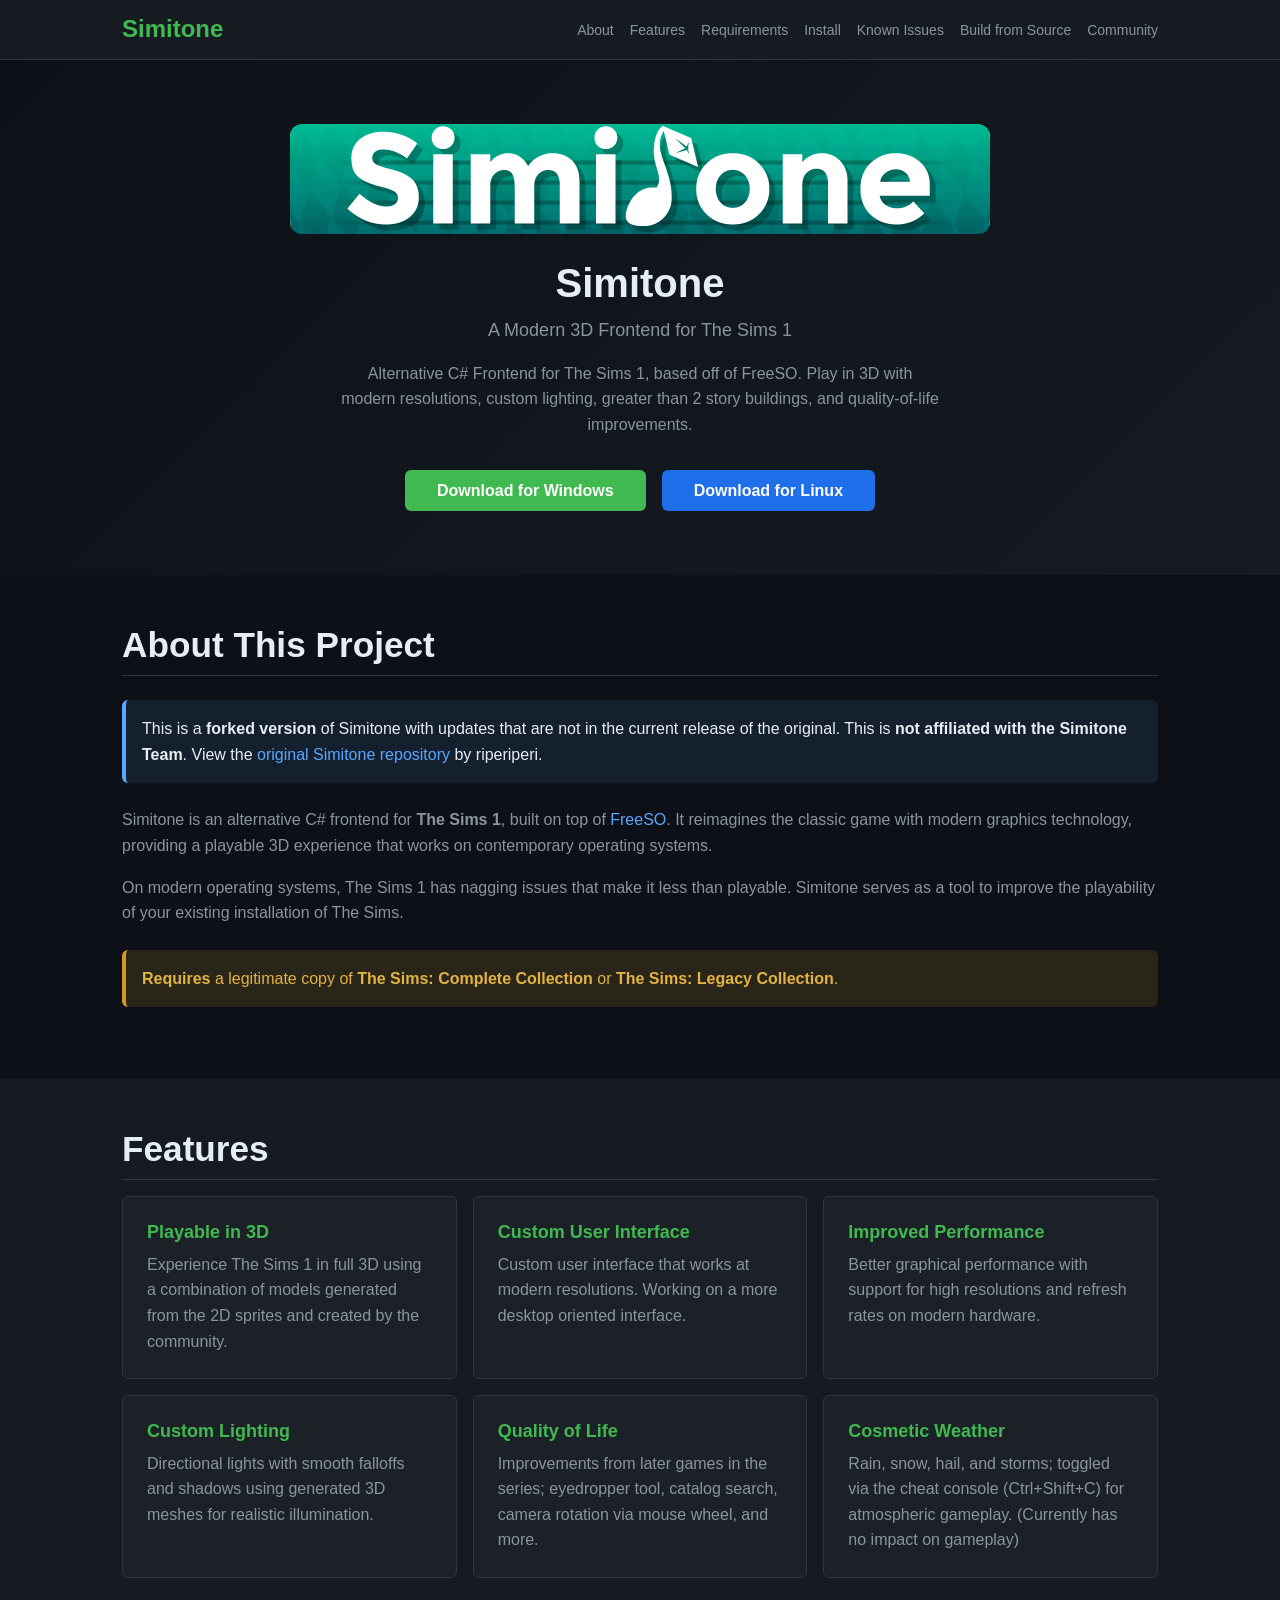
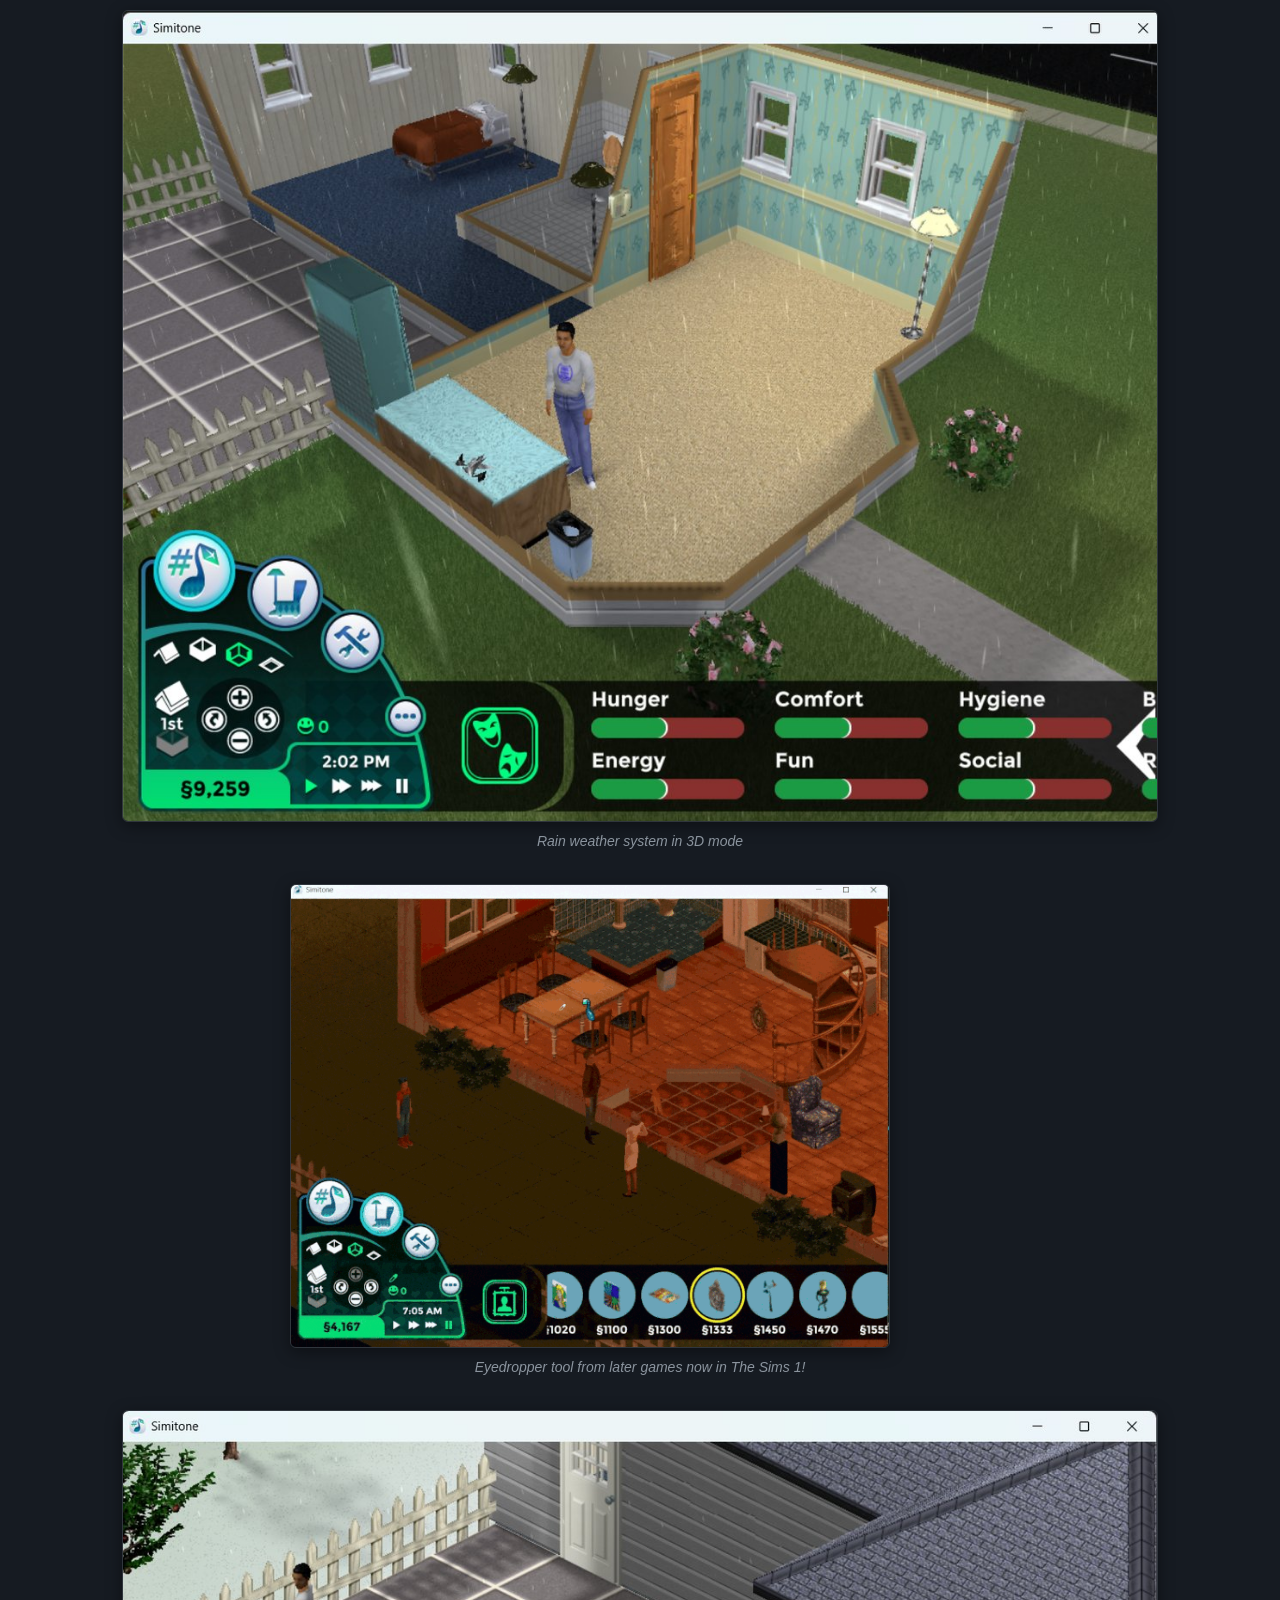
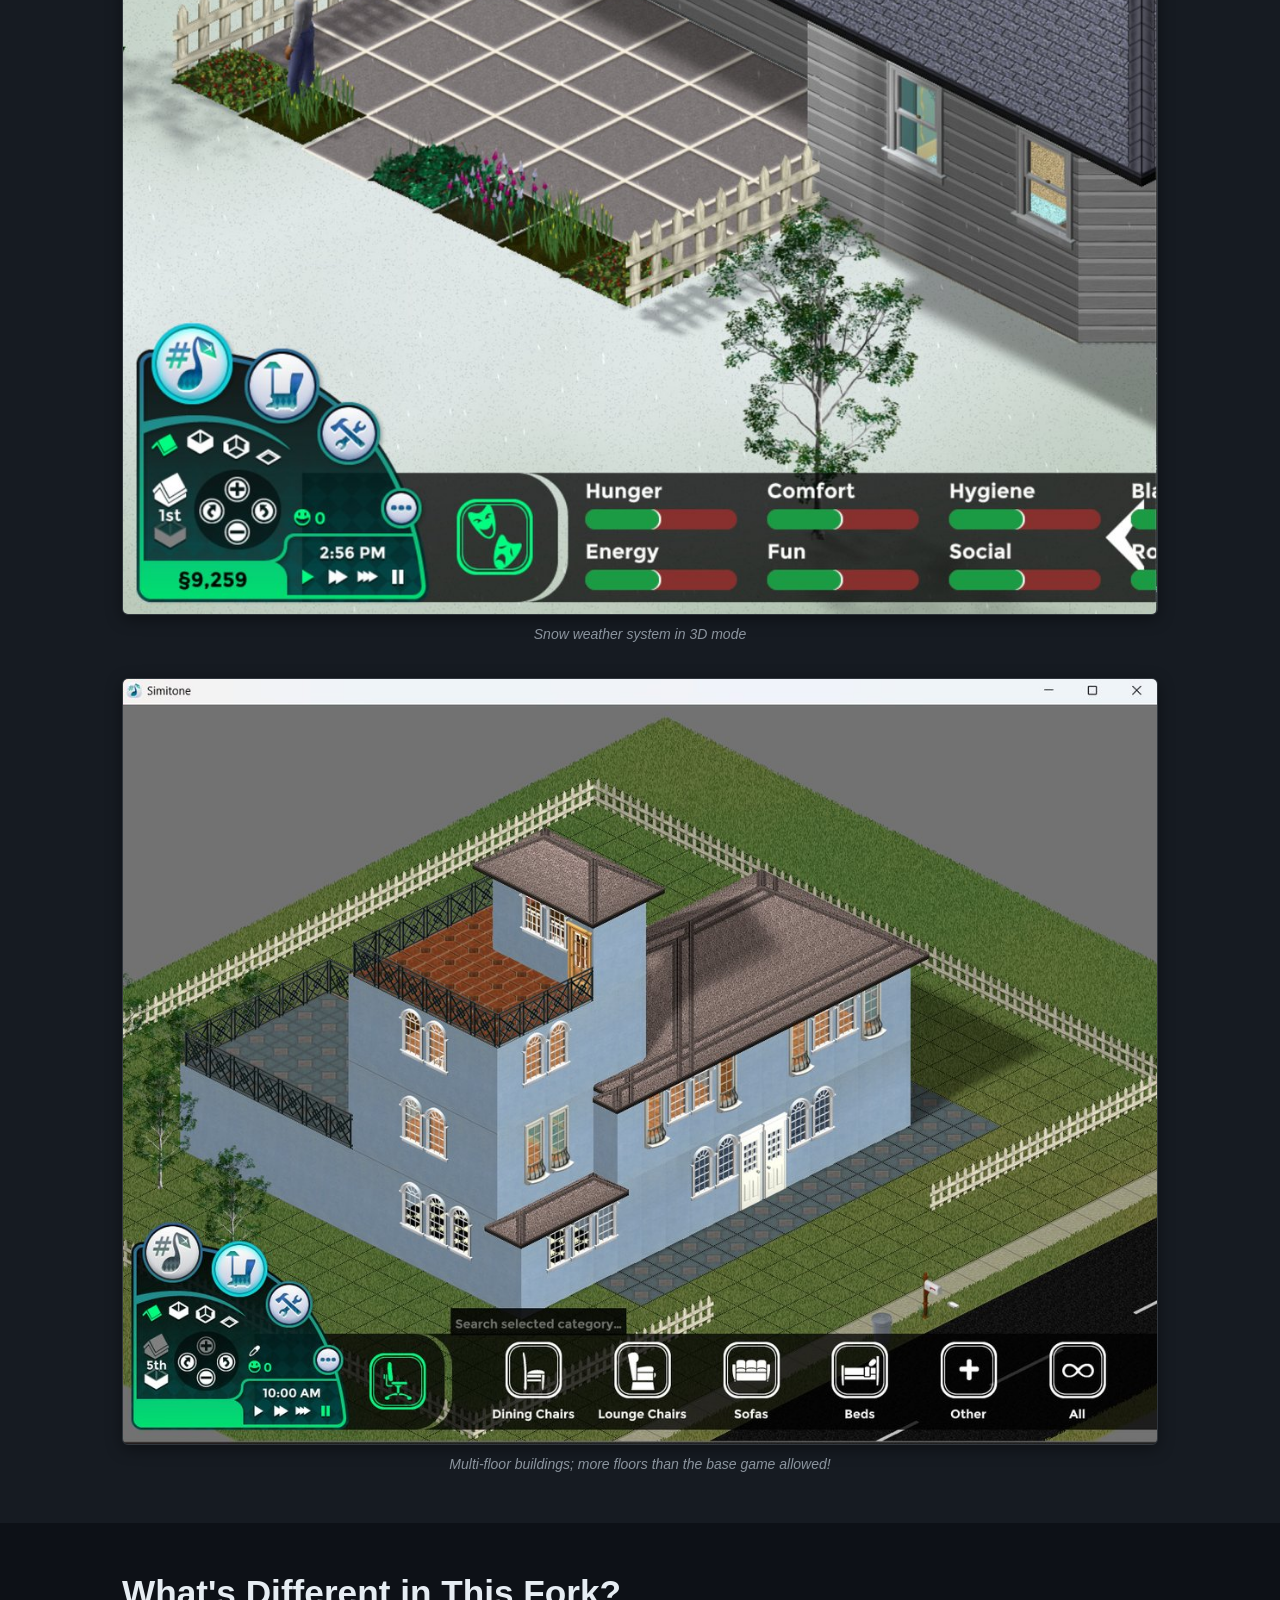
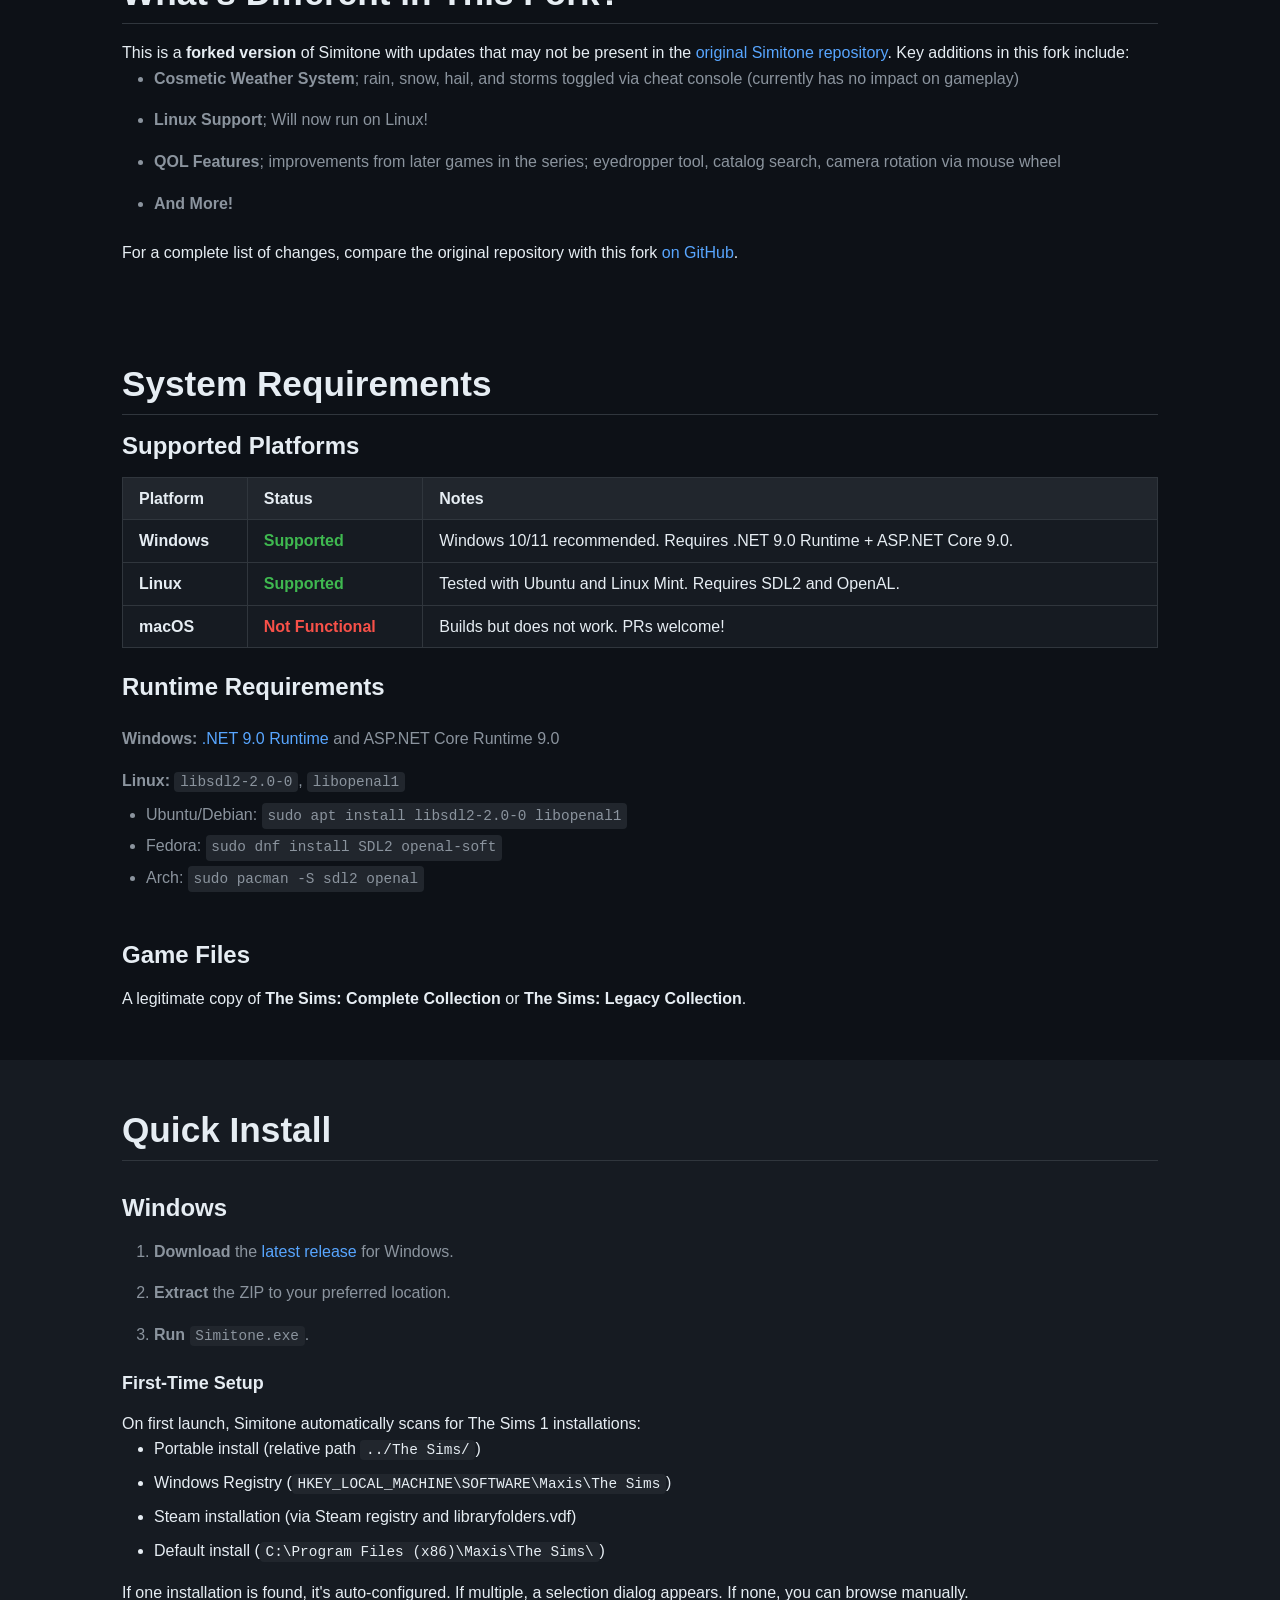
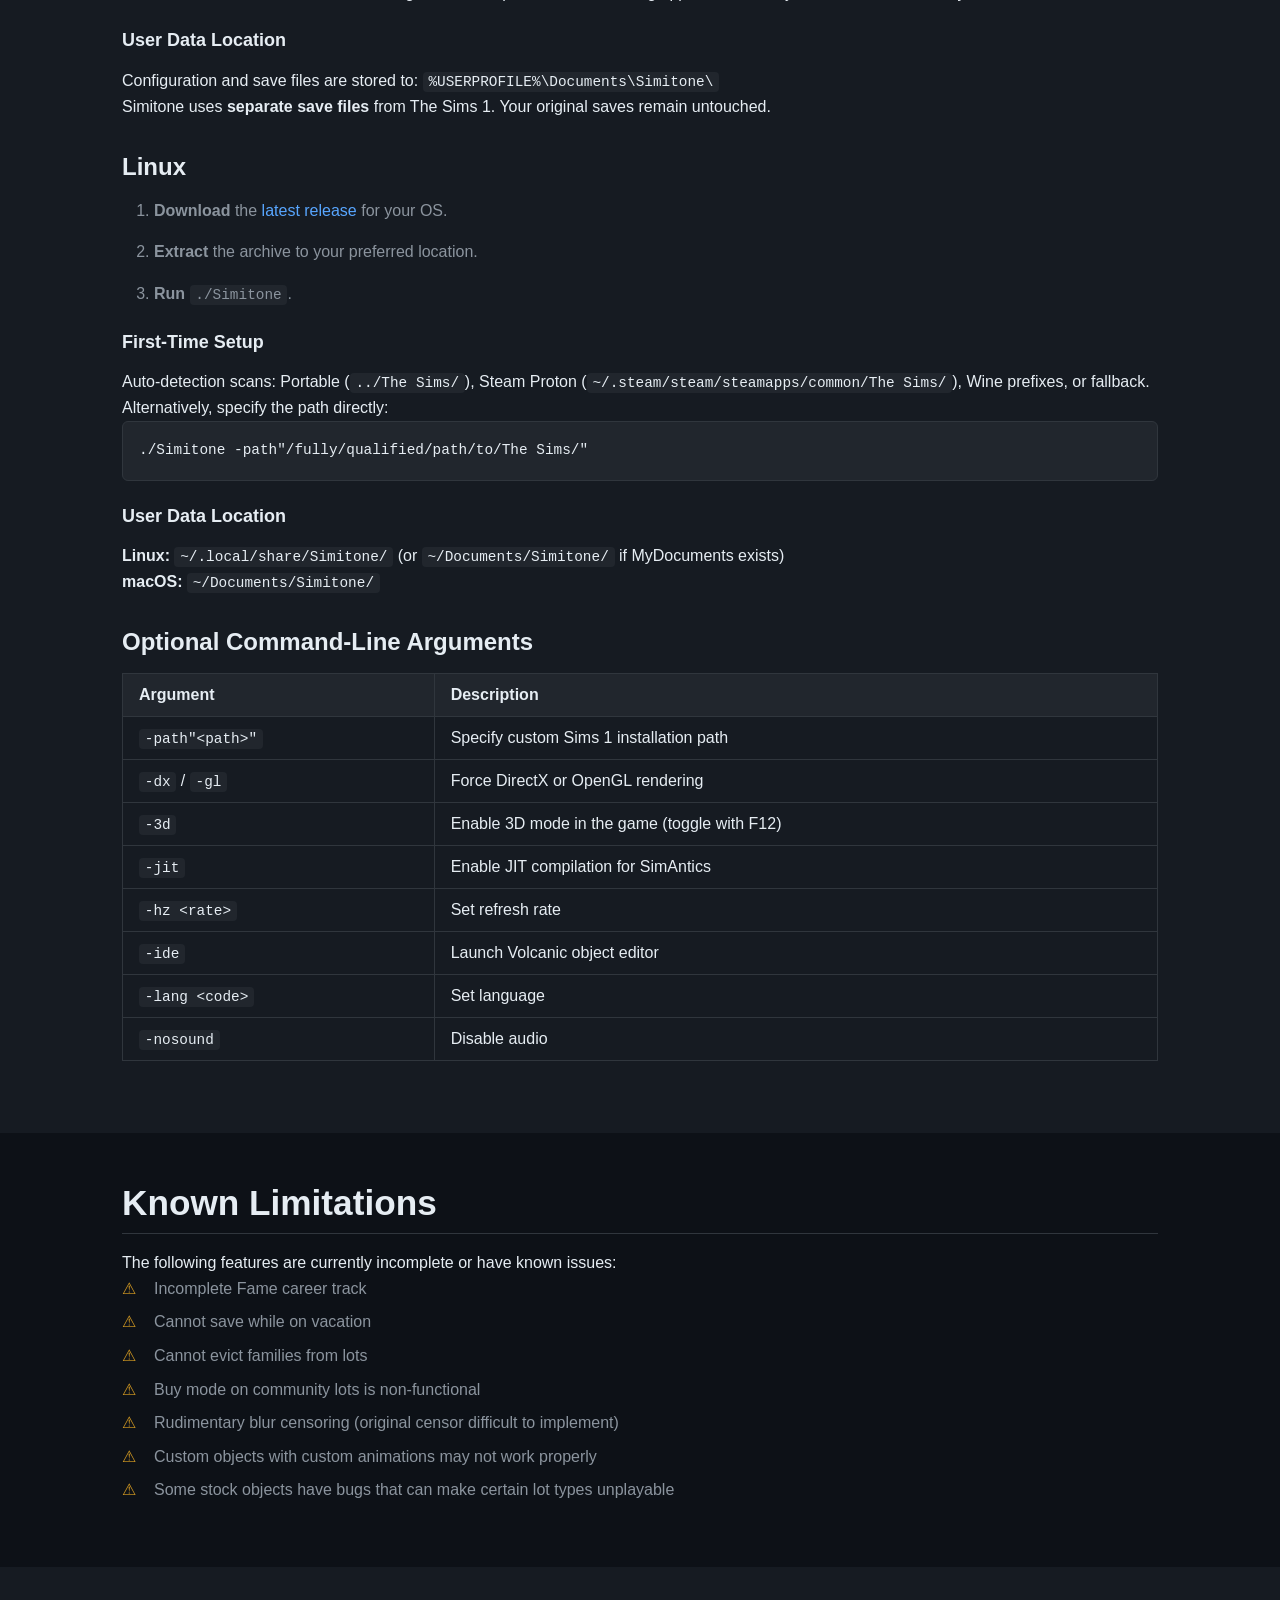
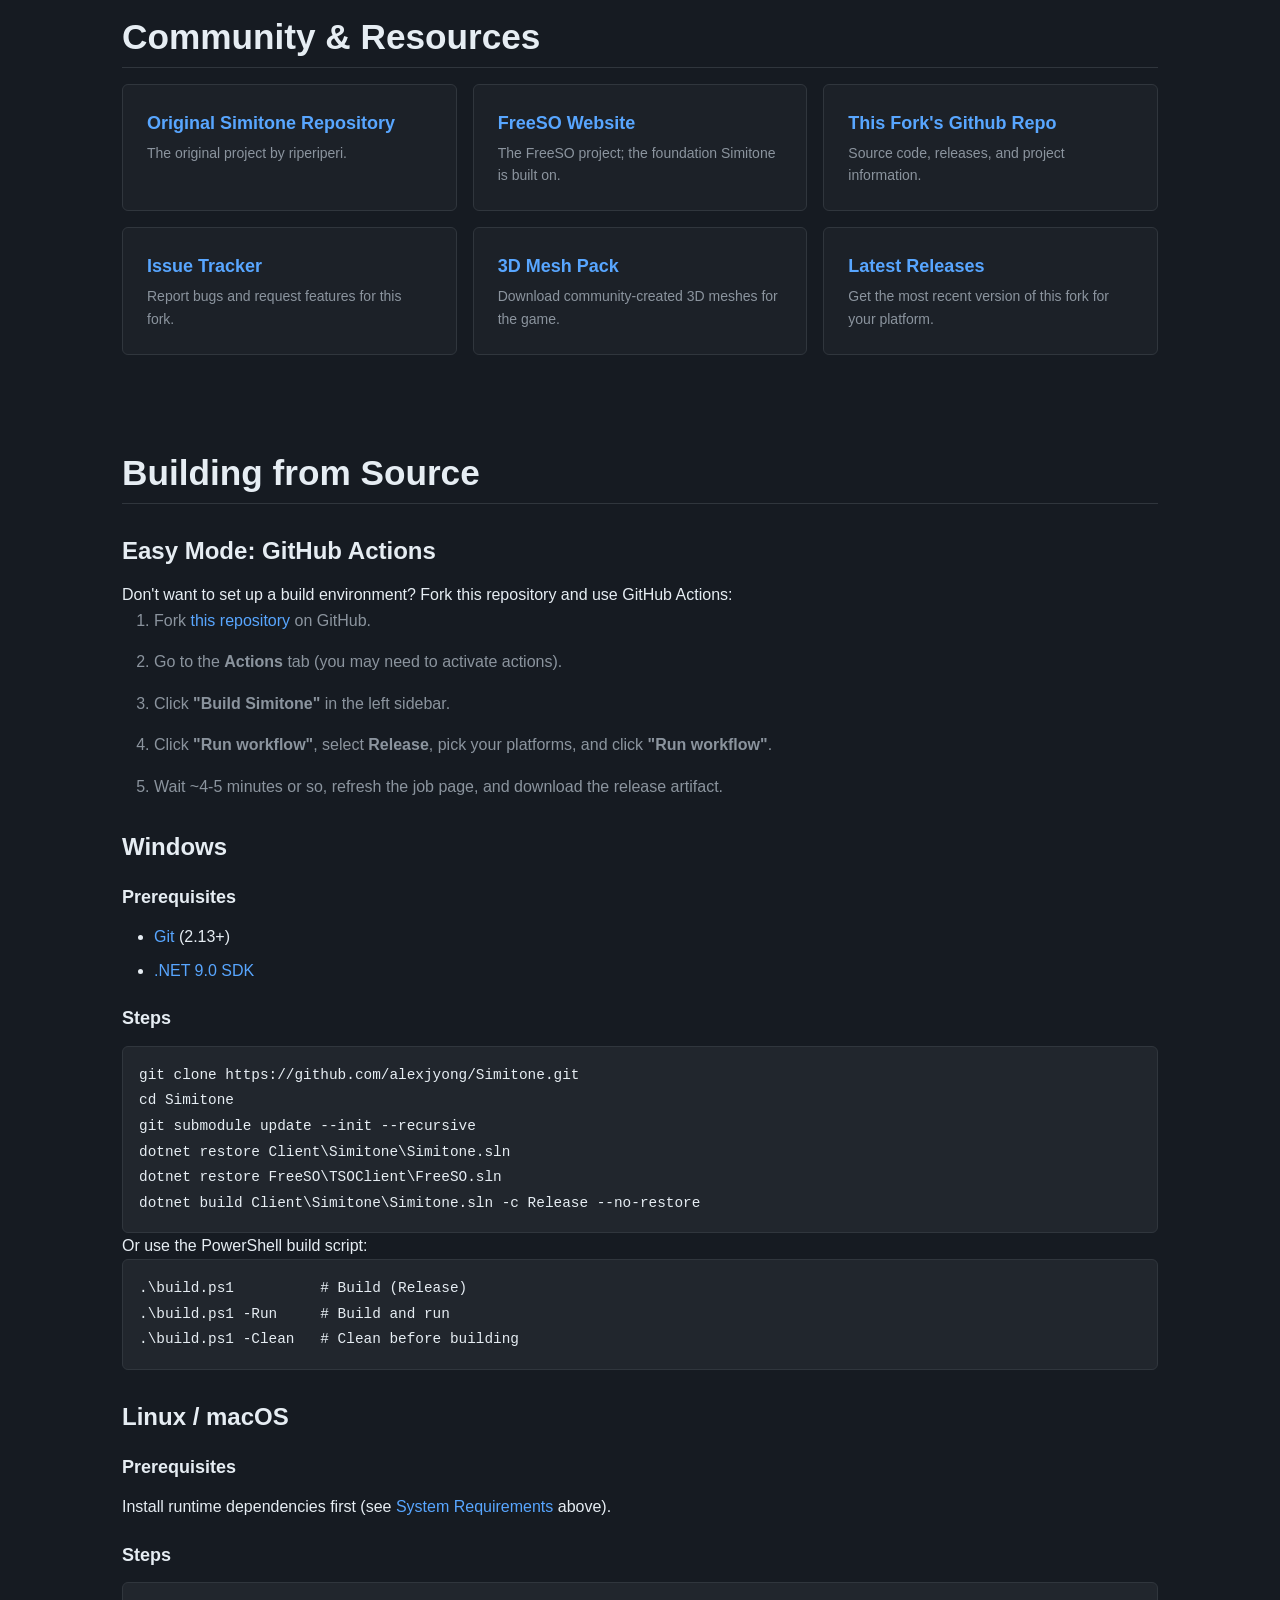
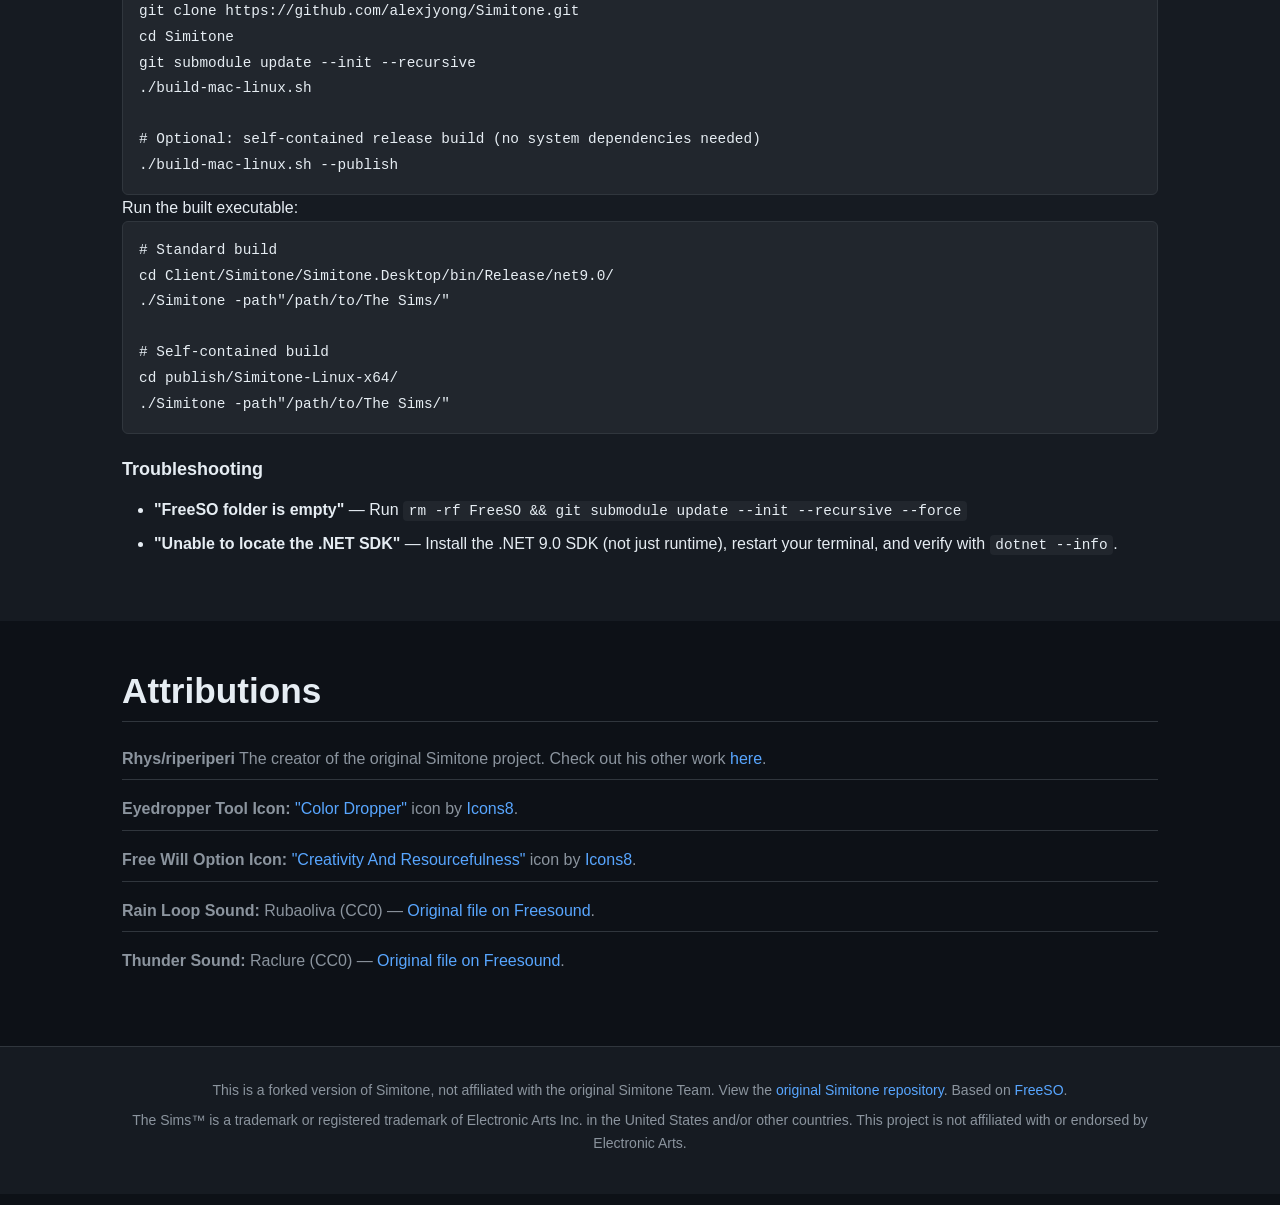
==== commit 62807a66: "some updates" ====
--- a/website/index.html
+++ b/website/index.html
@@ -48,15 +48,14 @@
                     <h1>Simitone</h1>
                     <p class="hero-tagline">A Modern 3D Frontend for The Sims 1</p>
                     <p class="hero-description">
-                        A forked version of Simitone with updates not in the current release of the original.
-                        Not affiliated with the Simitone Team. Play in stunning 3D with modern resolutions,
-                        custom lighting, and quality-of-life improvements.
+                        Alternative C# Frontend for The Sims 1, based off of FreeSO. Play in 3D with modern resolutions,
+                        custom lighting, greater than 2 story buildings, and quality-of-life improvements.
                     </p>
                     <div class="hero-buttons">
-                        <a href="https://github.com/alexjyong/Simitone/releases/latest/" class="btn btn-primary" target="_blank" rel="noopener">
+                        <a href="https://github.com/alexjyong/simitone/releases/latest/download/Simitone-Windows-Release.zip" class="btn btn-primary" target="_blank" rel="noopener">
                             Download for Windows
                         </a>
-                        <a href="https://github.com/alexjyong/Simitone/releases/latest/" class="btn btn-secondary" target="_blank" rel="noopener">
+                        <a href="https://github.com/alexjyong/simitone/releases/latest/download/Simitone-Linux-x64-Release.zip" class="btn btn-secondary" target="_blank" rel="noopener">
                             Download for Linux
                         </a>
                     </div>
@@ -102,7 +101,7 @@
                     </div>
                     <div class="feature-card">
                         <h3>Custom User Interface</h3>
-                        <p>A modern UI that works at contemporary resolutions, with a desktop-oriented layout for comfortable gameplay.</p>
+                        <p>Custom user interface that works at modern resolutions. Working on a more desktop oriented interface.</p>
                     </div>
                     <div class="feature-card">
                         <h3>Improved Performance</h3>
@@ -114,28 +113,28 @@
                     </div>
                     <div class="feature-card">
                         <h3>Quality of Life</h3>
-                        <p>Improvements from later games in the series — eyedropper tool, camera rotation via mouse wheel, and more.</p>
+                        <p>Improvements from later games in the series; eyedropper tool, catalog search, camera rotation via mouse wheel, and more.</p>
                     </div>
                     <div class="feature-card">
                         <h3>Cosmetic Weather</h3>
-                        <p>Rain, snow, hail, and storms — toggled via the cheat console (Ctrl+Shift+C) for atmospheric gameplay.</p>
+                        <p>Rain, snow, hail, and storms; toggled via the cheat console (Ctrl+Shift+C) for atmospheric gameplay. (Currently has no impact on gameplay)</p>
                     </div>
                 </div>
                 <figure class="feature-screenshot">
                     <img src="assets/images/rain.jpg" alt="Rain weather system in The Sims 1" loading="lazy" width="1200" height="940">
-                    <figcaption>Rain weather system</figcaption>
+                    <figcaption>Rain weather system in 3D mode</figcaption>
                 </figure>
                 <figure class="feature-screenshot feature-screenshot--wide">
-                    <img src="assets/images/screenshot-eyedropper.webp" alt="Eyedropper tool in action" loading="lazy" width="600" height="462">
-                    <figcaption>Eyedropper tool from later games</figcaption>
+                    <img src="assets/images/screenshot-eyedropper.gif" alt="Eyedropper tool in action" loading="lazy" width="600" height="462">
+                    <figcaption>Eyedropper tool from later games now in The Sims 1!</figcaption>
                 </figure>
                 <figure class="feature-screenshot">
                     <img src="assets/images/winter.jpg" alt="Snow weather system in The Sims 1" loading="lazy" width="1200" height="932">
-                    <figcaption>Snow weather system</figcaption>
+                    <figcaption>Snow weather system in 3D mode</figcaption>
                 </figure>
                 <figure class="feature-screenshot">
                     <img src="assets/images/screenshot-multi-floor.jpg" alt="Multiple floor buildings in Simitone" loading="lazy" width="1200" height="888">
-                    <figcaption>Multi-floor buildings — more floors than the base game allowed!</figcaption>
+                    <figcaption>Multi-floor buildings;  more floors than the base game allowed!</figcaption>
                 </figure>
             </div>
         </section>
@@ -150,16 +149,13 @@
                     Key additions in this fork include:
                 </p>
                 <ul class="fork-features">
-                    <li><strong>Cosmetic Weather System</strong> — rain, snow, hail, and storms toggled via cheat console</li>
-                    <li><strong>Improved Linux Build Support</strong> — self-contained Linux builds</li>
-                    <li><strong>Streamlined Build Pipeline</strong> — GitHub Actions workflow for easy automated builds</li>
-                    <li><strong>Updated Dependencies</strong> — .NET 9.0, latest FreeSO submodule updates</li>
+                    <li><strong>Cosmetic Weather System</strong>; rain, snow, hail, and storms toggled via cheat console (currently has no impact on gameplay)</li>
+                    <li><strong>Linux Support</strong>; Will now run on Linux!</li>
+                    <li><strong>QOL Features</strong>; improvements from later games in the series; eyedropper tool, catalog search, camera rotation via mouse wheel</li>
+                    <li><strong>And More!</strong></li>
                 </ul>
                 <p>
-                    For a complete list of changes, compare
-                    <a href="https://github.com/riperiperi/Simitone" target="_blank" rel="noopener">the original</a>
-                    with <a href="https://github.com/alexjyong/Simitone" target="_blank" rel="noopener">this fork</a>,
-                    or check the <a href="https://github.com/riperiperi/Simitone/issues/8" target="_blank" rel="noopener">original development tracker</a>.
+                    For a complete list of changes, compare the original repository with this fork <a href="https://github.com/riperiperi/Simitone/compare/master...alexjyong:Simitone:simitone-forked" target="_blank" rel="noopener">on GitHub</a>.
                 </p>
             </div>
         </section>
@@ -208,7 +204,6 @@
                             <li>Arch: <code>sudo pacman -S sdl2 openal</code></li>
                         </ul>
                     </div>
-                    <div class="runtime-item"><strong>macOS:</strong> <code>brew install sdl2</code></div>
                 </div>
 
                 <h3>Game Files</h3>
@@ -224,7 +219,7 @@
                 <!-- Windows Install -->
                 <h3 id="install-windows">Windows</h3>
                 <ol class="install-steps">
-                    <li><strong>Download</strong> the <a href="https://github.com/alexjyong/Simitone/releases/latest/" target="_blank" rel="noopener">latest release</a> for Windows.</li>
+                    <li><strong>Download</strong> the <a href="https://github.com/alexjyong/simitone/releases/latest/download/Simitone-Windows-Release.zip" target="_blank" rel="noopener">latest release</a> for Windows.</li>
                     <li><strong>Extract</strong> the ZIP to your preferred location.</li>
                     <li><strong>Run</strong> <code>Simitone.exe</code>.</li>
                 </ol>
@@ -244,9 +239,9 @@
                 <p>Simitone uses <strong>separate save files</strong> from The Sims 1. Your original saves remain untouched.</p>
 
                 <!-- Linux Install -->
-                <h3 id="install-linux">Linux / macOS</h3>
+                <h3 id="install-linux">Linux</h3>
                 <ol class="install-steps">
-                    <li><strong>Download</strong> the <a href="https://github.com/alexjyong/Simitone/releases/latest/" target="_blank" rel="noopener">latest release</a> for your OS.</li>
+                    <li><strong>Download</strong> the <a href="https://github.com/alexjyong/simitone/releases/latest/download/Simitone-Linux-x64-Release.zip" target="_blank" rel="noopener">latest release</a> for your OS.</li>
                     <li><strong>Extract</strong> the archive to your preferred location.</li>
                     <li><strong>Run</strong> <code>./Simitone</code>.</li>
                 </ol>
@@ -297,7 +292,6 @@
                     <li>Custom objects with custom animations may not work properly</li>
                     <li>Some stock objects have bugs that can make certain lot types unplayable</li>
                 </ul>
-                <p>For the latest development progress, see <a href="https://github.com/riperiperi/Simitone/issues/8" target="_blank" rel="noopener">the original Simitone issue tracker</a>.</p>
             </div>
         </section>
 
@@ -312,10 +306,10 @@
                     </a>
                     <a href="http://freeso.org" target="_blank" rel="noopener" class="community-link">
                         <span class="community-link-title">FreeSO Website</span>
-                        <span class="community-link-desc">The Free Sim Online project — the foundation Simitone is built on.</span>
+                        <span class="community-link-desc">The FreeSO project; the foundation Simitone is built on.</span>
                     </a>
                     <a href="https://github.com/alexjyong/Simitone" target="_blank" rel="noopener" class="community-link">
-                        <span class="community-link-title">This Fork — GitHub Repository</span>
+                        <span class="community-link-title">This Fork's Github Repo</span>
                         <span class="community-link-desc">Source code, releases, and project information.</span>
                     </a>
                     <a href="https://github.com/alexjyong/Simitone/issues" target="_blank" rel="noopener" class="community-link">
@@ -346,7 +340,7 @@
                     <li>Go to the <strong>Actions</strong> tab (you may need to activate actions).</li>
                     <li>Click <strong>"Build Simitone"</strong> in the left sidebar.</li>
                     <li>Click <strong>"Run workflow"</strong>, select <strong>Release</strong>, pick your platforms, and click <strong>"Run workflow"</strong>.</li>
-                    <li>Wait ~4–5 minutes, refresh the job page, and download the release artifact.</li>
+                    <li>Wait ~4-5 minutes or so, refresh the job page, and download the release artifact.</li>
                 </ol>
 
                 <h3 id="building-windows">Windows</h3>
@@ -402,6 +396,10 @@
             <div class="container">
                 <h2>Attributions</h2>
                 <ul class="attribution-list">
+                    <li>
+                        <strong>Rhys/riperiperi</strong>
+                        The creator of the original Simitone project. Check out his other work <a href="https://github.com/riperiperi" target="_blank" rel="noopener">here</a>.
+                    </li>
                     <li>
                         <strong>Eyedropper Tool Icon:</strong>
                         <a href="https://icons8.com/icon/78728/color-dropper" target="_blank" rel="noopener">"Color Dropper"</a> icon by <a href="https://icons8.com" target="_blank" rel="noopener">Icons8</a>.
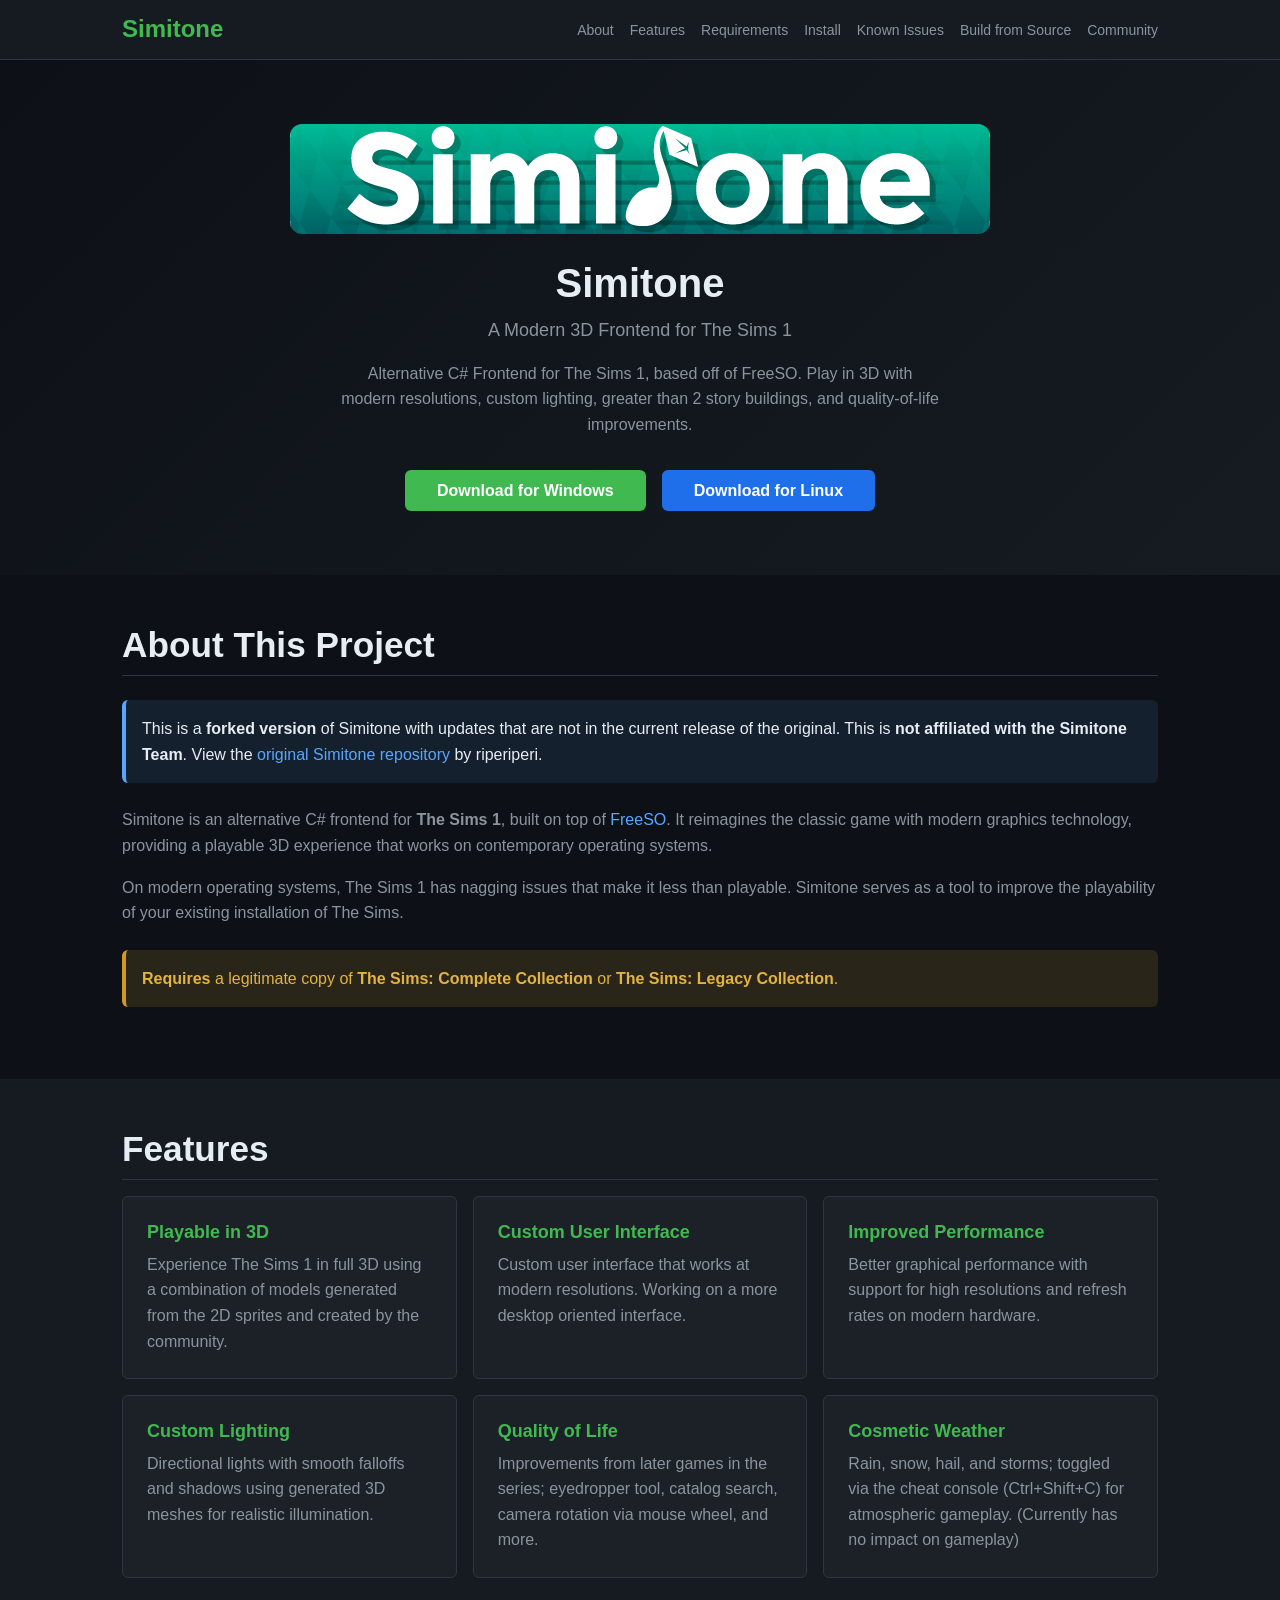
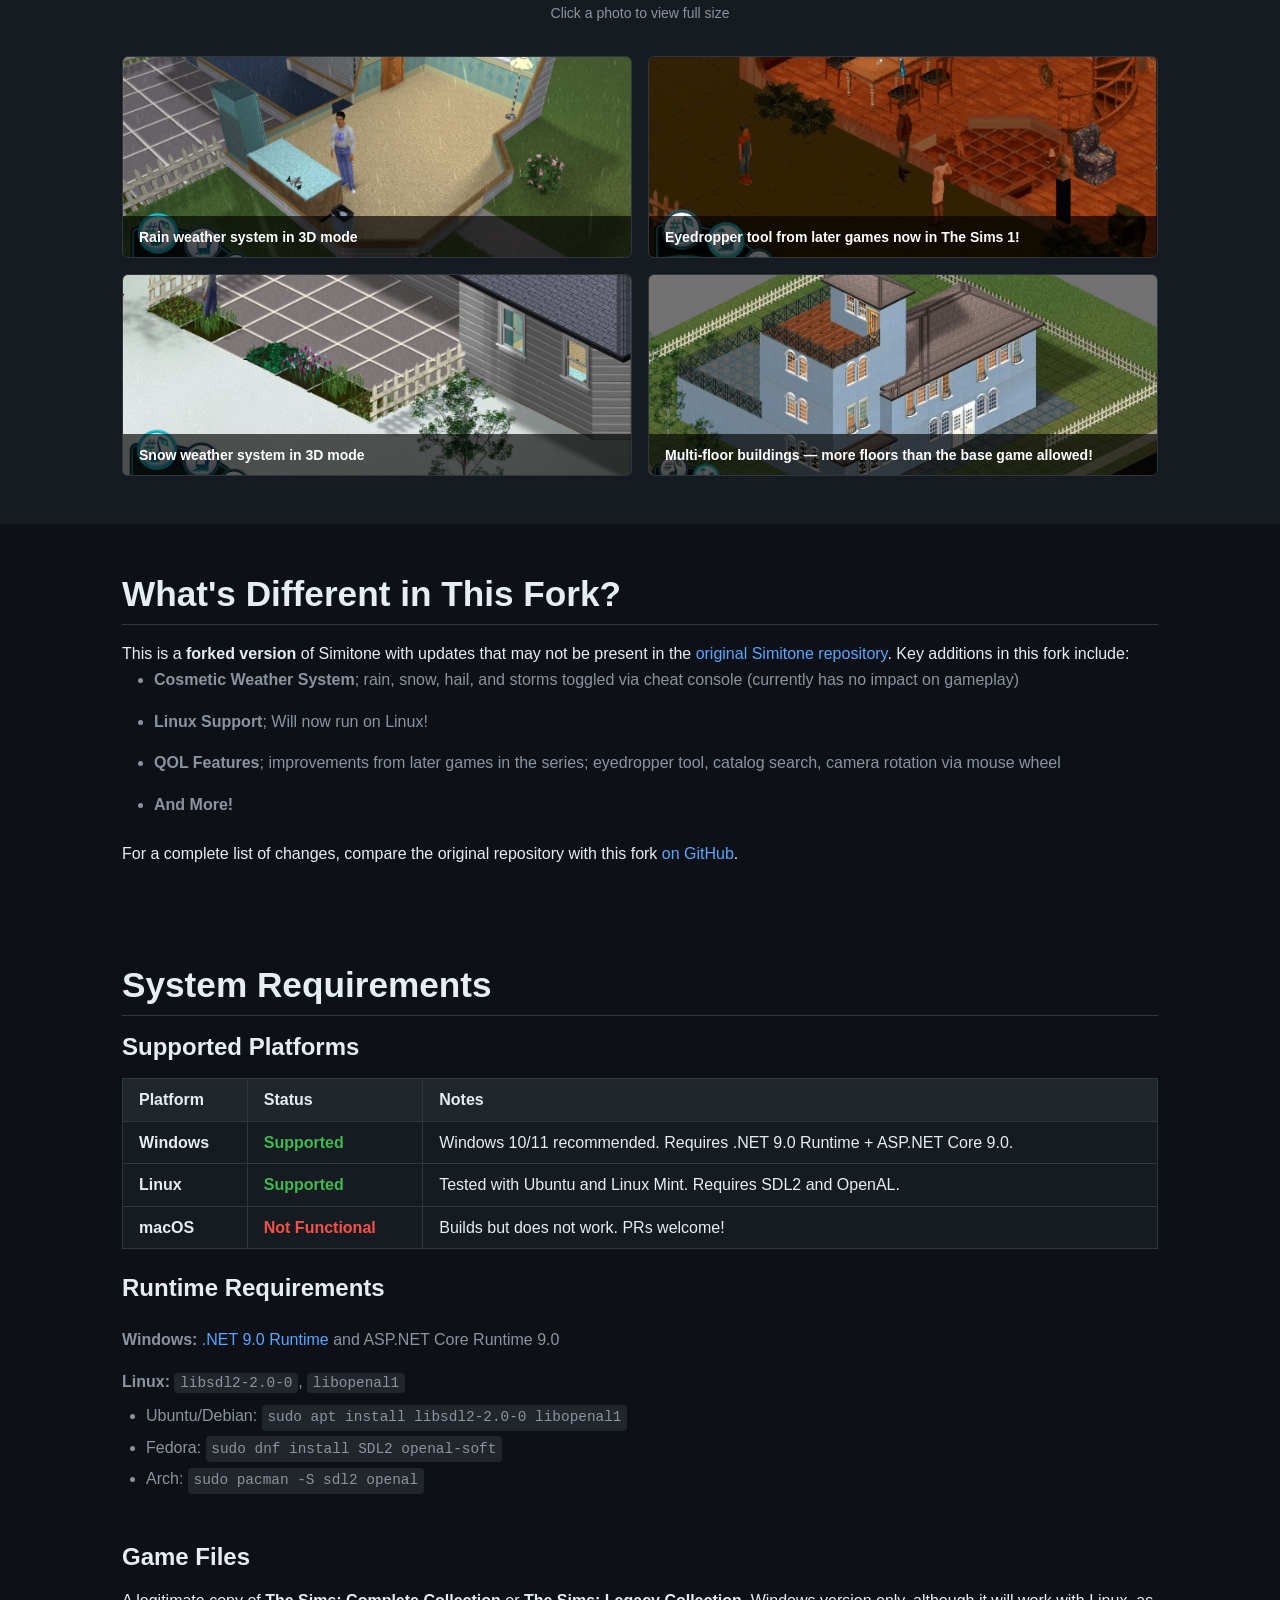
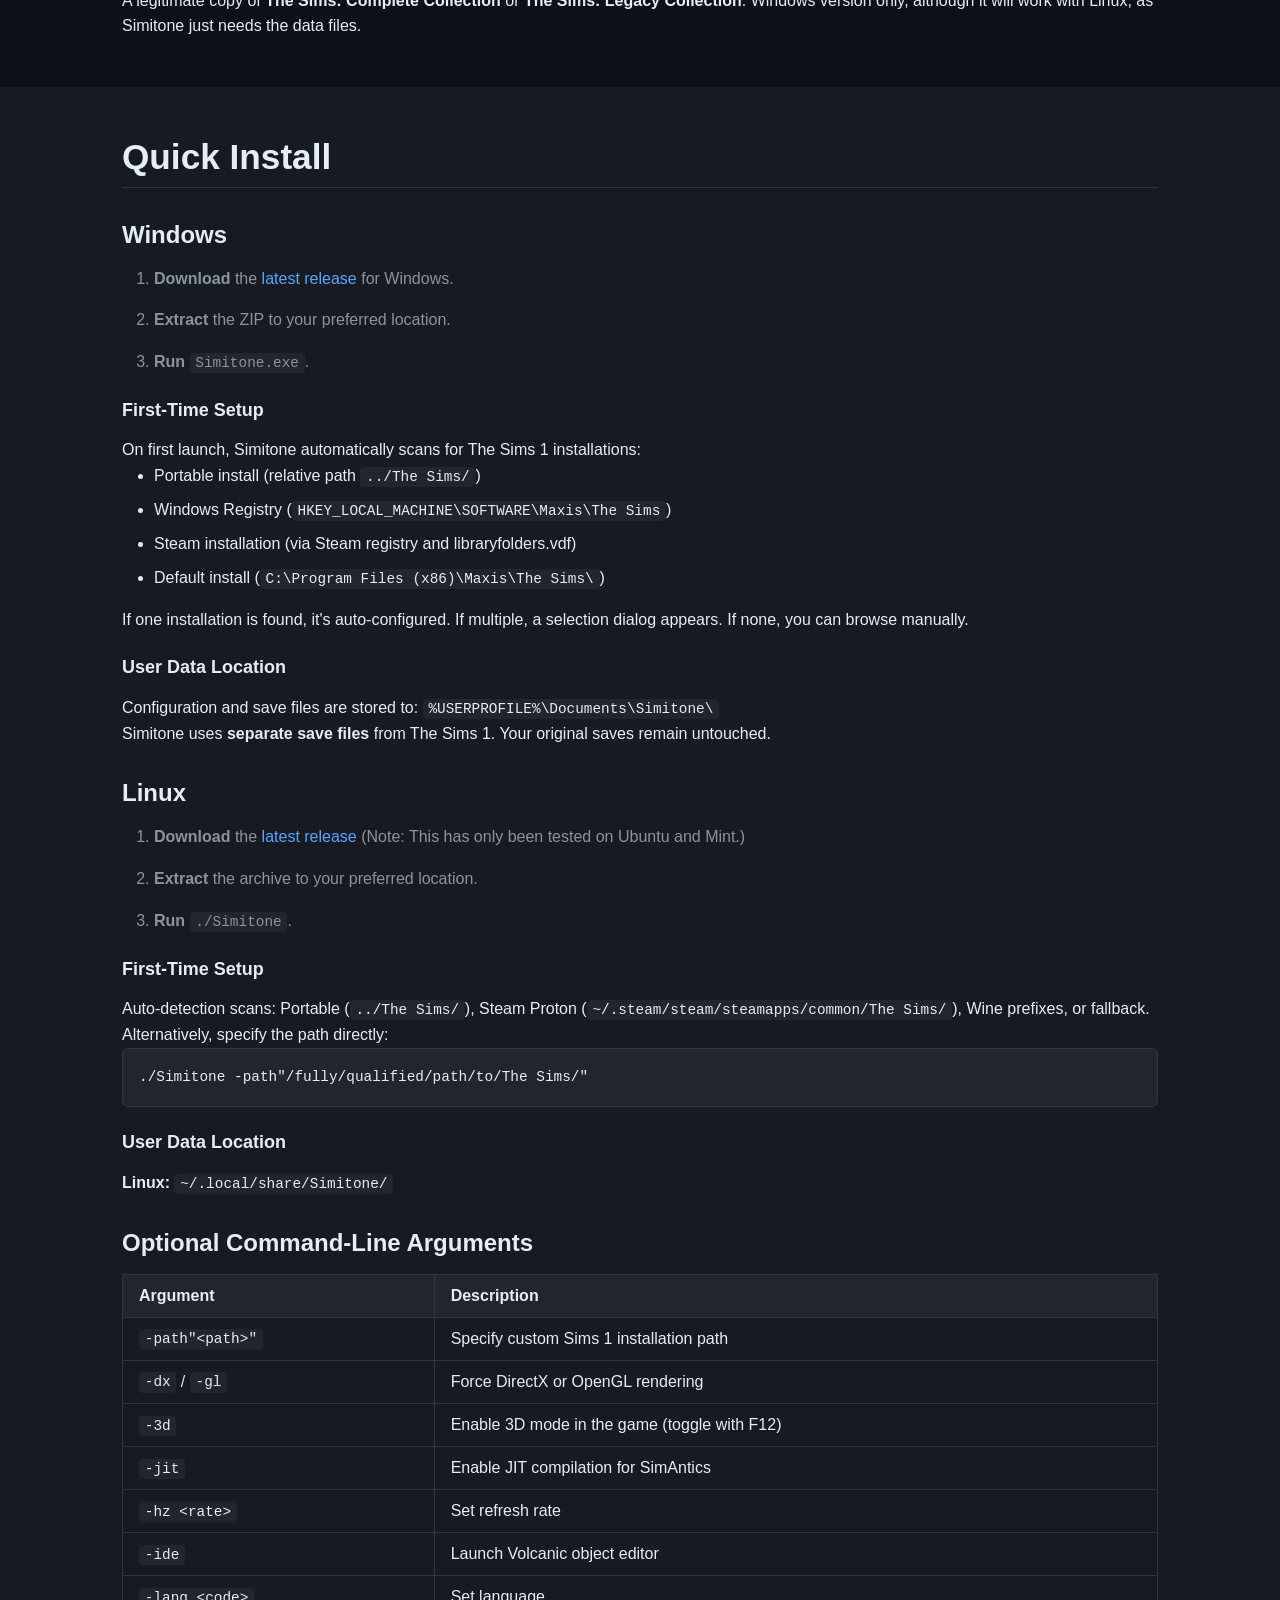
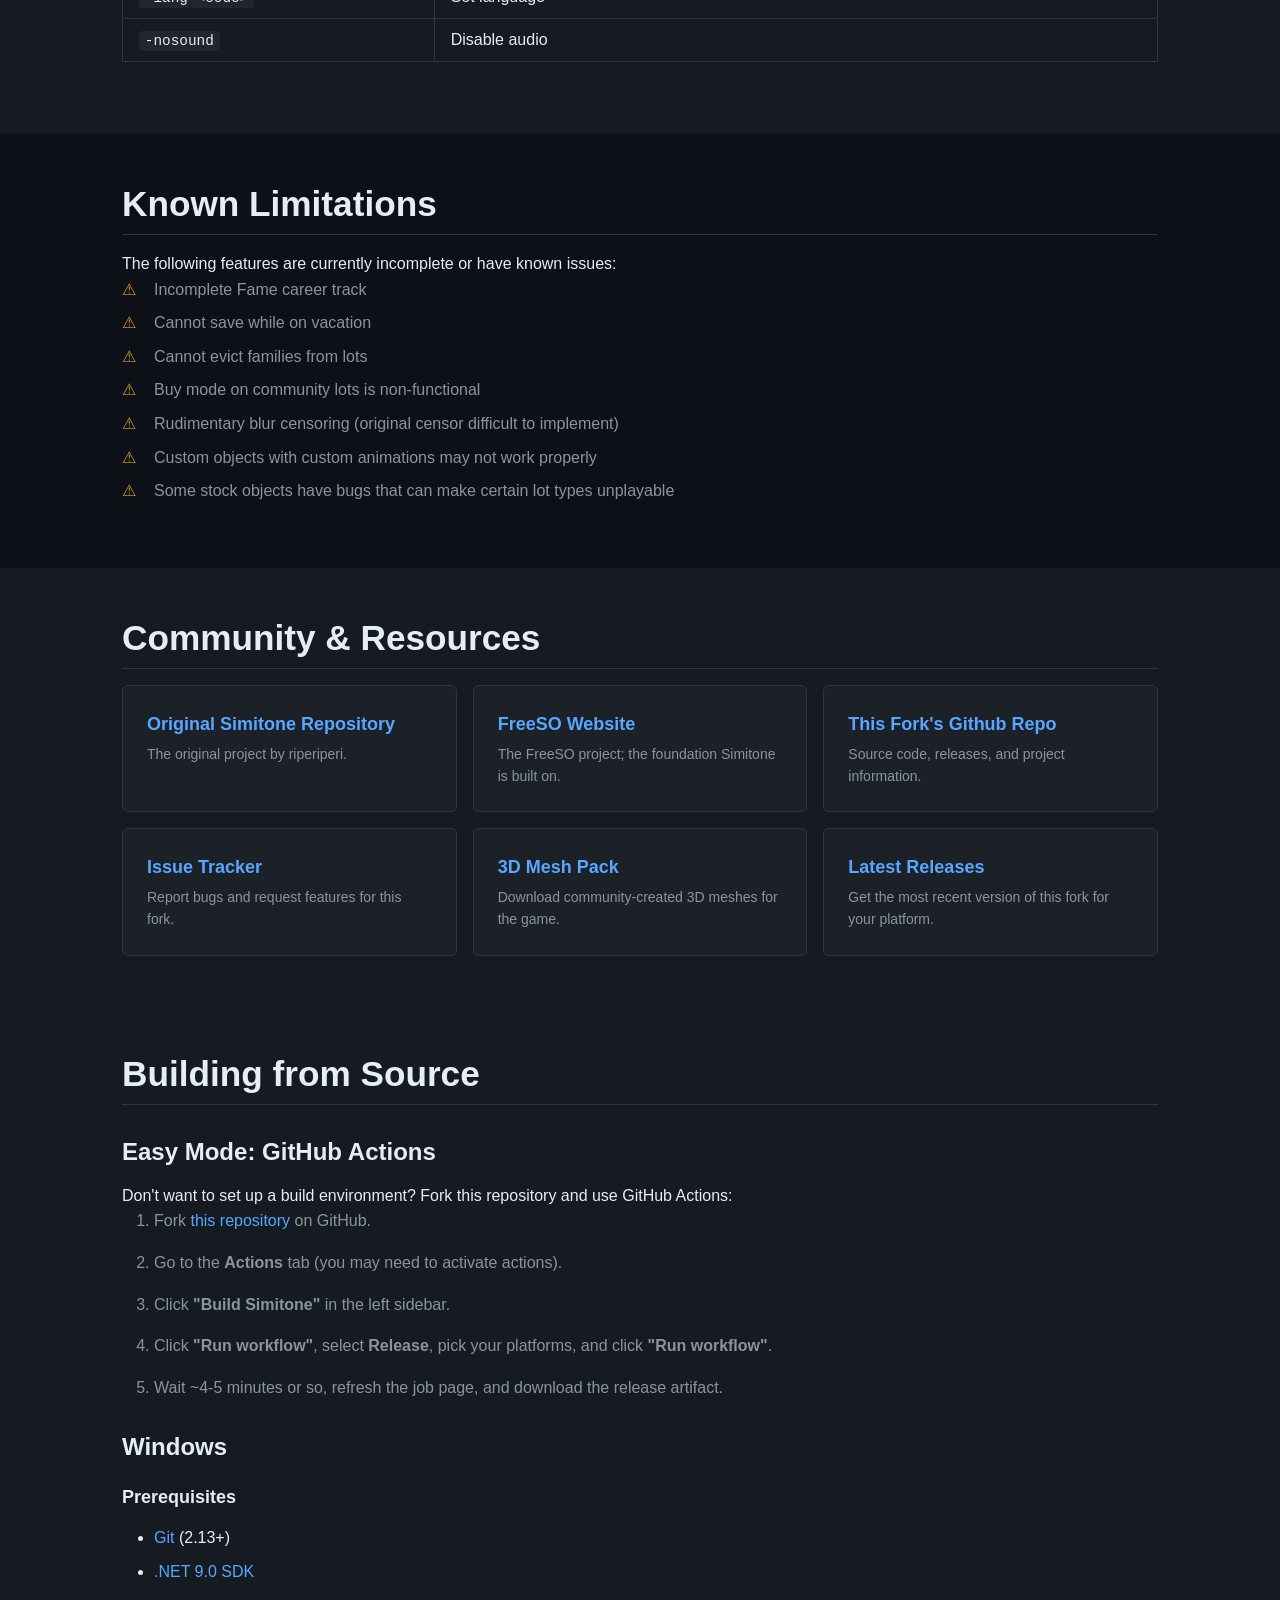
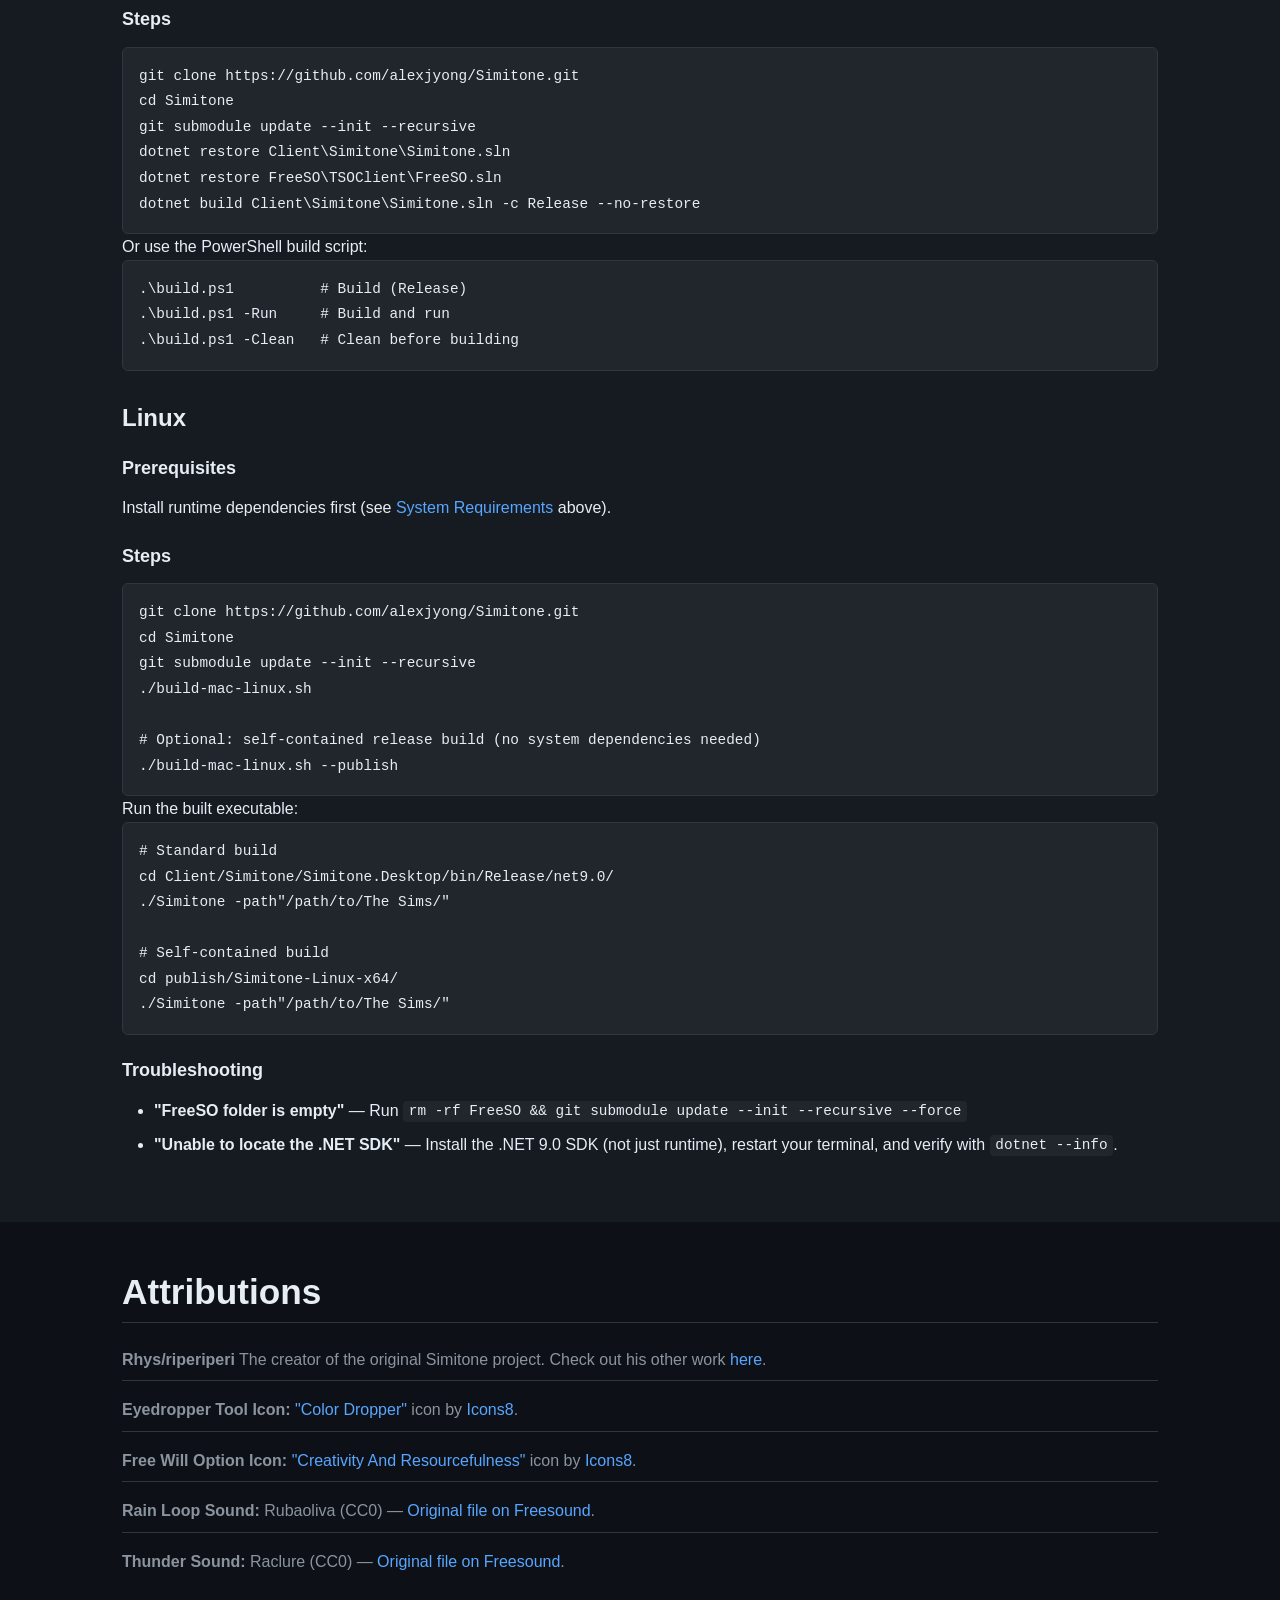
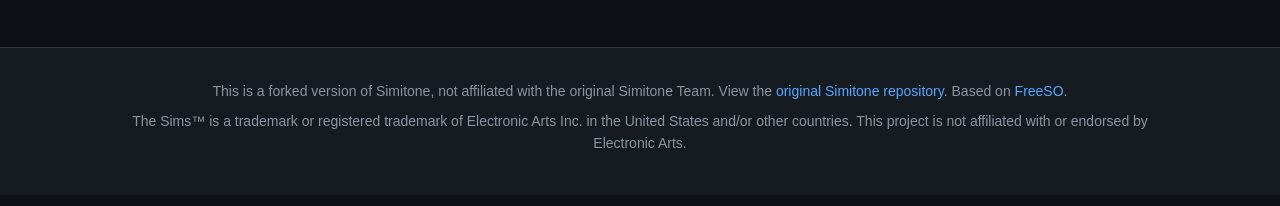
==== commit 4ba64be1: "website tweaks" ====
--- a/website/index.html
+++ b/website/index.html
@@ -120,22 +120,41 @@
                         <p>Rain, snow, hail, and storms; toggled via the cheat console (Ctrl+Shift+C) for atmospheric gameplay. (Currently has no impact on gameplay)</p>
                     </div>
                 </div>
-                <figure class="feature-screenshot">
-                    <img src="assets/images/rain.jpg" alt="Rain weather system in The Sims 1" loading="lazy" width="1200" height="940">
-                    <figcaption>Rain weather system in 3D mode</figcaption>
-                </figure>
-                <figure class="feature-screenshot feature-screenshot--wide">
-                    <img src="assets/images/screenshot-eyedropper.gif" alt="Eyedropper tool in action" loading="lazy" width="600" height="462">
-                    <figcaption>Eyedropper tool from later games now in The Sims 1!</figcaption>
-                </figure>
-                <figure class="feature-screenshot">
-                    <img src="assets/images/winter.jpg" alt="Snow weather system in The Sims 1" loading="lazy" width="1200" height="932">
-                    <figcaption>Snow weather system in 3D mode</figcaption>
-                </figure>
-                <figure class="feature-screenshot">
-                    <img src="assets/images/screenshot-multi-floor.jpg" alt="Multiple floor buildings in Simitone" loading="lazy" width="1200" height="888">
-                    <figcaption>Multi-floor buildings;  more floors than the base game allowed!</figcaption>
-                </figure>
+                <p class="gallery-hint">Click a photo to view full size</p>
+                <div class="screenshot-gallery">
+                    <div class="gallery-item" data-full="assets/images/rain.jpg" data-alt="Rain weather system in The Sims 1">
+                        <img src="assets/images/rain.jpg" alt="Rain weather system in The Sims 1" loading="lazy" width="600" height="470">
+                        <div class="gallery-overlay">
+                            <span class="gallery-caption">Rain weather system in 3D mode</span>
+                        </div>
+                    </div>
+                    <div class="gallery-item" data-full="assets/images/screenshot-eyedropper.gif" data-alt="Eyedropper tool in action">
+                        <img src="assets/images/screenshot-eyedropper.gif" alt="Eyedropper tool in action" loading="lazy" width="600" height="462">
+                        <div class="gallery-overlay">
+                            <span class="gallery-caption">Eyedropper tool from later games now in The Sims 1!</span>
+                        </div>
+                    </div>
+                    <div class="gallery-item" data-full="assets/images/winter.jpg" data-alt="Snow weather system in The Sims 1">
+                        <img src="assets/images/winter.jpg" alt="Snow weather system in The Sims 1" loading="lazy" width="600" height="466">
+                        <div class="gallery-overlay">
+                            <span class="gallery-caption">Snow weather system in 3D mode</span>
+                        </div>
+                    </div>
+                    <div class="gallery-item" data-full="assets/images/screenshot-multi-floor.jpg" data-alt="Multiple floor buildings in Simitone">
+                        <img src="assets/images/screenshot-multi-floor.jpg" alt="Multiple floor buildings in Simitone" loading="lazy" width="600" height="444">
+                        <div class="gallery-overlay">
+                            <span class="gallery-caption">Multi-floor buildings — more floors than the base game allowed!</span>
+                        </div>
+                    </div>
+                </div>
+
+                <!-- Lightbox -->
+                <div class="lightbox" id="lightbox" role="dialog" aria-modal="true" aria-label="Image viewer" hidden>
+                    <div class="lightbox-backdrop" data-lightbox-close></div>
+                    <button class="lightbox-close" aria-label="Close image viewer">&times;</button>
+                    <img class="lightbox-img" src="" alt="">
+                    <div class="lightbox-caption"></div>
+                </div>
             </div>
         </section>
 
@@ -207,7 +226,7 @@
                 </div>
 
                 <h3>Game Files</h3>
-                <p>A legitimate copy of <strong>The Sims: Complete Collection</strong> or <strong>The Sims: Legacy Collection</strong>.</p>
+                <p>A legitimate copy of <strong>The Sims: Complete Collection</strong> or <strong>The Sims: Legacy Collection</strong>. Windows version only, although it will work with Linux, as Simitone just needs the data files.</p>
             </div>
         </section>
 
@@ -241,7 +260,7 @@
                 <!-- Linux Install -->
                 <h3 id="install-linux">Linux</h3>
                 <ol class="install-steps">
-                    <li><strong>Download</strong> the <a href="https://github.com/alexjyong/simitone/releases/latest/download/Simitone-Linux-x64-Release.zip" target="_blank" rel="noopener">latest release</a> for your OS.</li>
+                    <li><strong>Download</strong> the <a href="https://github.com/alexjyong/simitone/releases/latest/download/Simitone-Linux-x64-Release.zip" target="_blank" rel="noopener">latest release</a> (Note: This has only been tested on Ubuntu and Mint.)</li>
                     <li><strong>Extract</strong> the archive to your preferred location.</li>
                     <li><strong>Run</strong> <code>./Simitone</code>.</li>
                 </ol>
@@ -252,8 +271,7 @@
                 <pre><code>./Simitone -path"/fully/qualified/path/to/The Sims/"</code></pre>
 
                 <h4>User Data Location</h4>
-                <p><strong>Linux:</strong> <code>~/.local/share/Simitone/</code> (or <code>~/Documents/Simitone/</code> if MyDocuments exists)</p>
-                <p><strong>macOS:</strong> <code>~/Documents/Simitone/</code></p>
+                <p><strong>Linux:</strong> <code>~/.local/share/Simitone/</code></p>
 
                 <!-- Command Line Arguments -->
                 <h3>Optional Command-Line Arguments</h3>
@@ -363,7 +381,7 @@
 .\build.ps1 -Run     # Build and run
 .\build.ps1 -Clean   # Clean before building</code></pre>
 
-                <h3 id="building-linux">Linux / macOS</h3>
+                <h3 id="building-linux">Linux</h3>
                 <h4>Prerequisites</h4>
                 <p>Install runtime dependencies first (see <a href="#requirements">System Requirements</a> above).</p>
 
--- a/website/css/style.css
+++ b/website/css/style.css
@@ -404,31 +404,142 @@
     margin: 0;
 }
 
-/* Feature screenshot */
-.feature-screenshot {
-    margin-top: var(--space-xl);
+/* Screenshot Gallery Grid */
+.screenshot-gallery {
+    display: grid;
+    grid-template-columns: repeat(2, 1fr);
+    gap: 1rem;
+    margin-top: 2rem;
+}
+
+.gallery-item {
+    position: relative;
+    cursor: pointer;
+    border-radius: var(--border-radius-md);
+    overflow: hidden;
+    border: 1px solid var(--color-border);
+    min-width: 0;
+    min-height: 0;
+    transition: border-color var(--transition-speed) ease, transform var(--transition-speed) ease, box-shadow var(--transition-speed) ease;
+}
+
+.gallery-item:hover {
+    border-color: var(--color-border-light);
+    transform: translateY(-2px);
+    box-shadow: var(--shadow-lg);
+}
+
+.gallery-item:focus-visible {
+    outline: 2px solid var(--color-accent);
+    outline-offset: 2px;
+}
+
+.gallery-item > img {
+    display: block;
+    width: 100%;
+    height: 200px;
+    object-fit: cover;
+    object-position: center;
+    transition: transform 0.3s ease;
+}
+
+.gallery-item:hover > img {
+    transform: scale(1.05);
+}
+
+.gallery-overlay {
+    position: absolute;
+    bottom: 0;
+    left: 0;
+    right: 0;
+    padding: var(--space-sm) var(--space-md);
+    background: rgba(0, 0, 0, 0.65);
+    pointer-events: none;
+}
+
+.gallery-caption {
+    font-size: var(--font-size-sm);
+    font-weight: 600;
+    color: #fff;
+}
+
+/* Gallery hint text */
+.gallery-hint {
+    margin-top: var(--space-lg);
+    margin-bottom: var(--space-sm);
+    font-size: var(--font-size-sm);
+    color: var(--color-text-secondary);
     text-align: center;
 }
 
-.feature-screenshot img {
-    max-width: 100%;
+/* Lightbox */
+.lightbox {
+    position: fixed;
+    inset: 0;
+    z-index: 9999;
+    display: flex;
+    flex-direction: column;
+    align-items: center;
+    justify-content: center;
+}
+
+.lightbox[hidden] {
+    display: none;
+}
+
+.lightbox-backdrop {
+    position: absolute;
+    inset: 0;
+    background: rgba(0, 0, 0, 0.92);
+    cursor: zoom-out;
+}
+
+.lightbox-close {
+    position: absolute;
+    top: var(--space-md);
+    right: var(--space-lg);
+    z-index: 1;
+    background: none;
+    border: 1px solid var(--color-border);
+    color: var(--color-text-primary);
+    font-size: 1.75rem;
+    width: 44px;
+    height: 44px;
     border-radius: var(--border-radius-md);
-    border: 1px solid var(--color-border);
-    box-shadow: 0 4px 16px rgba(0, 0, 0, 0.4);
-}
-
-.feature-screenshot figcaption {
-    margin-top: var(--space-sm);
+    cursor: pointer;
+    display: flex;
+    align-items: center;
+    justify-content: center;
+    transition: background var(--transition-speed) ease;
+    line-height: 1;
+}
+
+.lightbox-close:hover {
+    background: var(--color-bg-tertiary);
+}
+
+.lightbox-close:focus-visible {
+    outline: 2px solid var(--color-accent);
+    outline-offset: 2px;
+}
+
+.lightbox-img {
+    position: relative;
+    z-index: 1;
+    max-width: 90vw;
+    max-height: 80vh;
+    object-fit: contain;
+    border-radius: var(--border-radius-md);
+}
+
+.lightbox-caption {
+    position: relative;
+    z-index: 1;
+    margin-top: var(--space-md);
     font-size: var(--font-size-sm);
     color: var(--color-text-secondary);
-    font-style: italic;
-}
-
-/* Wider screenshots (UI shots, tools) */
-.feature-screenshot--wide {
-    max-width: 700px;
-    margin-left: auto;
-    margin-right: auto;
+    text-align: center;
+    padding: 0 var(--space-lg);
 }
 
 /* ---- Requirements Section ---- */
@@ -700,12 +811,26 @@
         font-size: var(--font-size-sm);
     }
 
+    .platform-table,
+    .cli-table {
+        font-size: var(--font-size-sm);
+    }
+
     .platform-table th,
     .platform-table td,
     .cli-table th,
     .cli-table td {
         padding: var(--space-xs) var(--space-sm);
     }
+
+    /* Gallery single column on small screens */
+    .screenshot-gallery {
+        grid-template-columns: 1fr;
+    }
+
+    .gallery-item img {
+        height: 220px;
+    }
 }
 
 /* ---- What's Different Section ---- */
